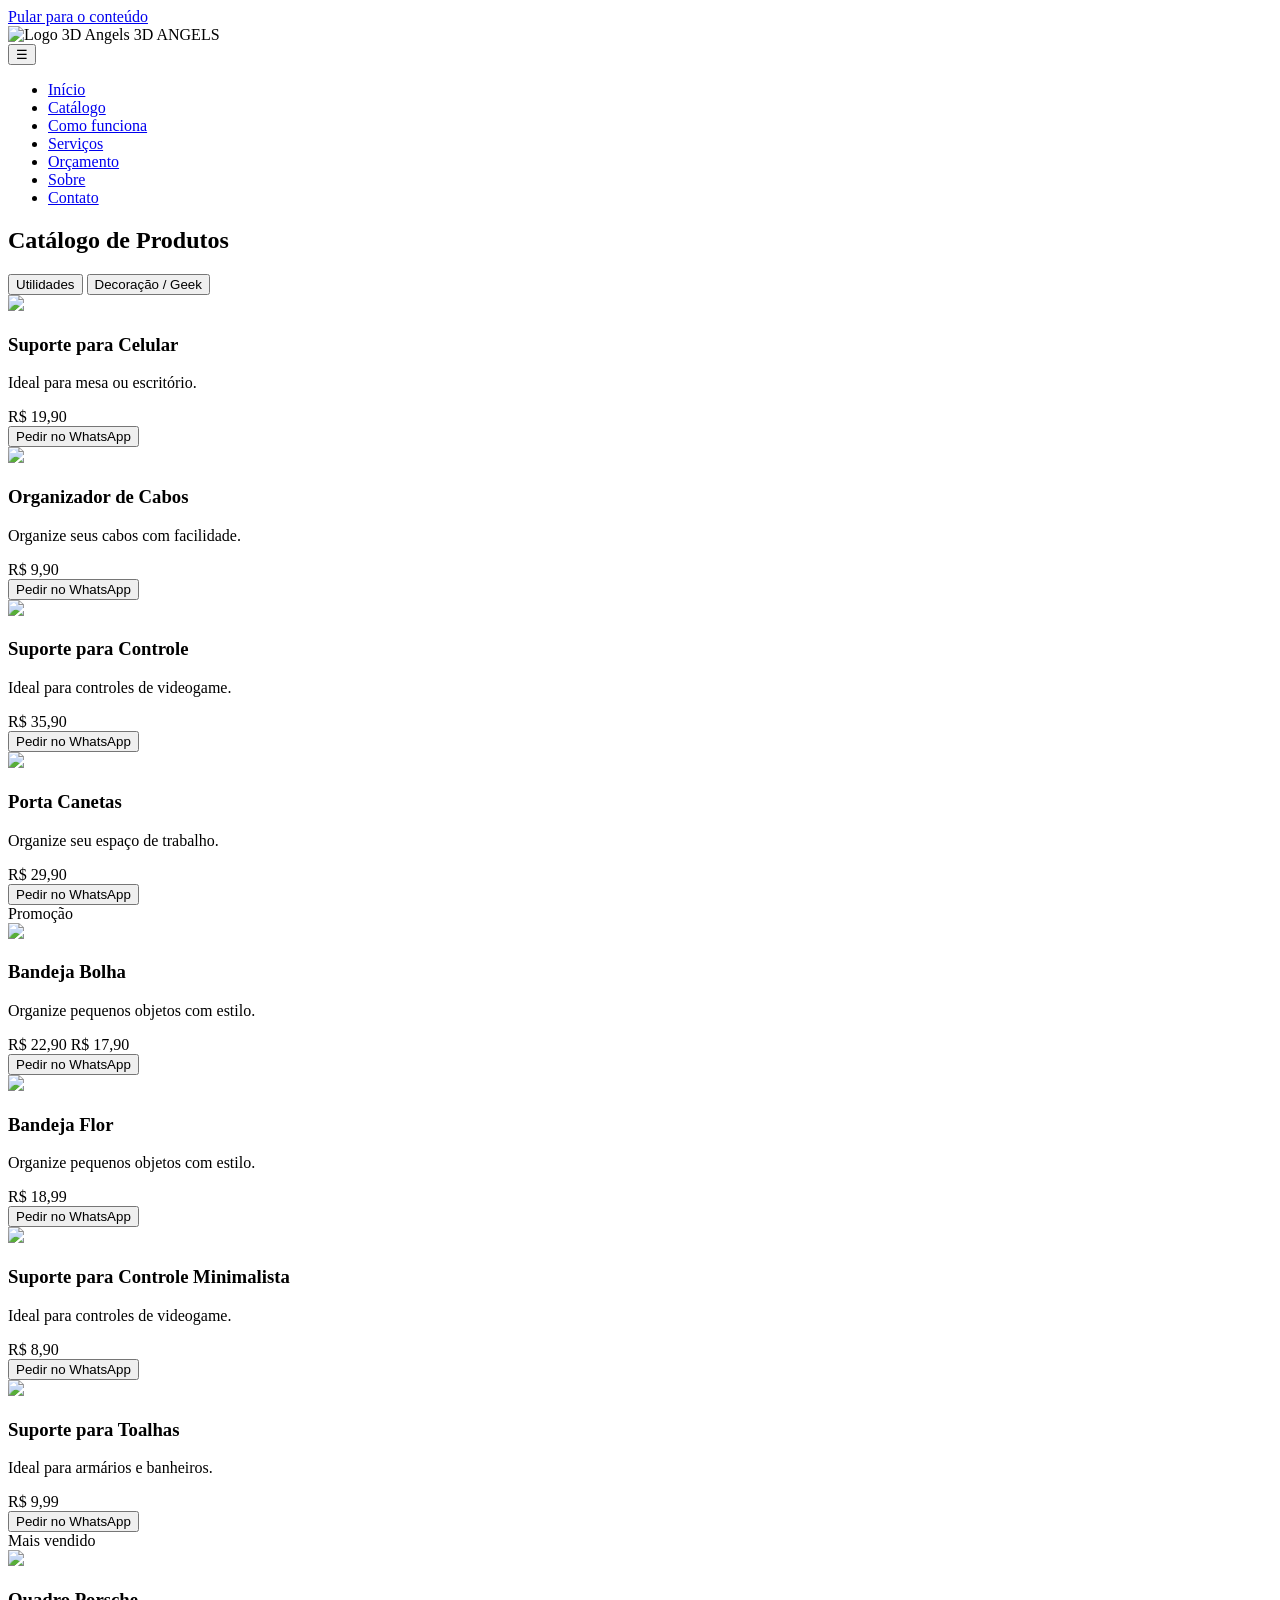
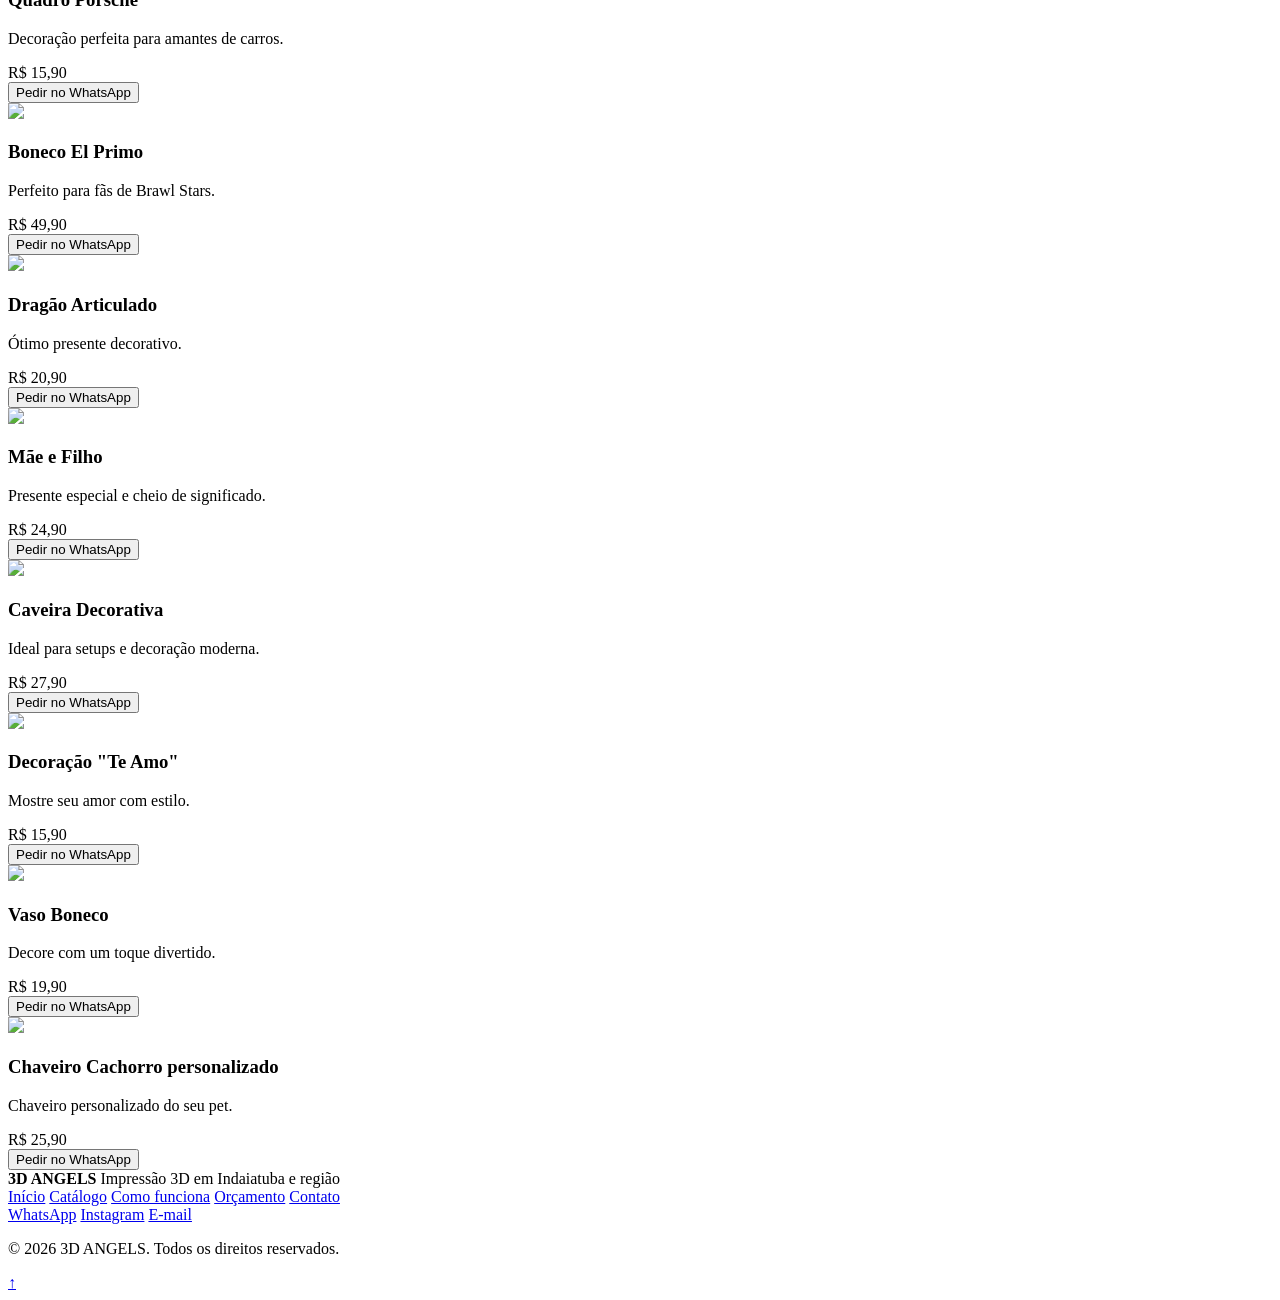
==== catalogo.html @ 6da26f3e "Create catalogo.html for product listings This is a new HTML file for the product catalog of 3D Ange" ====
<!DOCTYPE html>
<html lang="pt-BR">
<head>
<meta charset="UTF-8">
<title>Catálogo | 3D Angels</title>
<meta name="viewport" content="width=device-width, initial-scale=1.0">
<meta name="description" content="Catálogo de produtos 3D Angels — utilidades e decoração geek impressos em 3D. Indaiatuba e região.">
<meta name="theme-color" content="#0e6380">
<link rel="icon" type="image/png" href="img/logo.png">
<link rel="stylesheet" href="style.css">
</head>

<body id="top">

<a href="#main-content" class="skip-link">Pular para o conteúdo</a>

<header>
    <nav>
        <div class="logo-container" onclick="window.location.href='index.html'" style="cursor:pointer;">
            <img src="img/logo.png" alt="Logo 3D Angels" class="logo-img">
            <span class="logo-text">3D ANGELS</span>
        </div>
        <button type="button" class="menu-toggle" onclick="toggleMenu()" aria-label="Abrir ou fechar o menu" aria-expanded="false" aria-controls="navLinks">☰</button>
        <ul class="nav-links" id="navLinks">
            <li><a href="index.html">Início</a></li>
            <li><a href="catalogo.html" class="active">Catálogo</a></li>
            <li><a href="index.html#como-funciona">Como funciona</a></li>
            <li><a href="index.html#services">Serviços</a></li>
            <li><a href="orcamento.html">Orçamento</a></li>
            <li><a href="index.html#about">Sobre</a></li>
            <li><a href="index.html#contact">Contato</a></li>
        </ul>
    </nav>
</header>

<section class="catalogo" id="main-content">

<h2 class="section-title">Catálogo de Produtos</h2>

<div class="catalogo-tabs">
    <button class="tab-btn active" onclick="trocarCategoria('utilidades', event)">Utilidades</button>
    <button class="tab-btn" onclick="trocarCategoria('decoracao', event)">Decoração / Geek</button>
</div>

<div class="catalogo-grid">

    <!-- UTILIDADES -->
    <div class="categoria active" id="utilidades">
        <div class="produto">
            <img src="img/catalogo/SuporteCelular.png">
            <h3>Suporte para Celular</h3>
            <p>Ideal para mesa ou escritório.</p>
            <div class="produto-preco">R$ 19,90</div>
            <button onclick="pedirProduto('Suporte para Celular - R$19,90')">Pedir no WhatsApp</button>
        </div>
        <div class="produto">
            <img src="img/catalogo/OrganizadorDeFios.png">
            <h3>Organizador de Cabos</h3>
            <p>Organize seus cabos com facilidade.</p>
            <div class="produto-preco">R$ 9,90</div>
            <button onclick="pedirProduto('Organizador de Cabos - R$9,90')">Pedir no WhatsApp</button>
        </div>
        <div class="produto">
            <img src="img/catalogo/SuporteControle.png">
            <h3>Suporte para Controle</h3>
            <p>Ideal para controles de videogame.</p>
            <div class="produto-preco">R$ 35,90</div>
            <button onclick="pedirProduto('Suporte para Controle - R$35,90')">Pedir no WhatsApp</button>
        </div>
         <div class ="produto">
            <img src="img/catalogo/PORTA_CANETA.jpeg">
            <h3>Porta Canetas</h3>
            <p>Organize seu espaço de trabalho.</p>
            <div class="produto-preco">R$ 29,90</div>
            <button onclick="pedirProduto('Porta Canetas - R$29,90')">Pedir no WhatsApp</button>
        </div>
        <div class ="produto">
            <div class="badge"> Promoção </div>
            <img src="img/catalogo/BANDEJA_BOLHA.jpeg">
            <h3>Bandeja Bolha</h3>
            <p>Organize pequenos objetos com estilo.</p>
            <div class="produto-preco promocao-preco">
                <span class="preco-antigo">R$ 22,90</span>
                <span class="preco-atual">R$ 17,90</span>
            </div>
            <button onclick="pedirProduto('Bandeja Bolha - R$17,90')">Pedir no WhatsApp</button>
        </div>
        <div class ="produto">
            <img src = "img/catalogo/BANDEJA_FLOR.jpeg">
            <h3>Bandeja Flor</h3>
            <p>Organize pequenos objetos com estilo.</p>
            <div class="produto-preco">R$ 18,99</div>
            <button onclick="pedirProduto('Bandeja Flor - R$18,99')">Pedir no WhatsApp</button>
        </div>
        <div class ="produto">
            <img src = "img/catalogo/SUPORTE_CONTROLE2.jpeg">
            <h3>Suporte para Controle Minimalista</h3>
            <p>Ideal para controles de videogame.</p>
            <div class="produto-preco">R$ 8,90</div>
            <button onclick="pedirProduto('Suporte para Controle Minimalista - R$8,90')">Pedir no WhatsApp</button>
        </div>
        <div class = "produto">
            <img src = "img/catalogo/SUPORTE_TOALHAS.jpeg">
            <h3>Suporte para Toalhas</h3>
            <p>Ideal para armários e banheiros.</p>
            <div class="produto-preco">R$ 9,99</div>
            <button onclick="pedirProduto('Suporte para Toalhas - R$9,99')">Pedir no WhatsApp</button>
        </div>
    </div>

    <!-- DECORAÇÃO -->
    <div class="categoria" id="decoracao">
        <div class="produto">
            <div class="badge"> Mais vendido</div>
            <img src="img/catalogo/PORSHE_QUADRO.jpeg">
            <h3>Quadro Porsche</h3>
            <p>Decoração perfeita para amantes de carros.</p>
            <div class="produto-preco">R$ 15,90</div>
            <button onclick="pedirProduto('Quadro Porsche - R$15,90')">Pedir no WhatsApp</button>
        </div>
        <div class="produto">
            <img src="img/catalogo/ELPRIMO.jpeg">
            <h3>Boneco El Primo</h3>
            <p>Perfeito para fãs de Brawl Stars.</p>
            <div class="produto-preco">R$ 49,90</div>
            <button onclick="pedirProduto('Boneco El Primo - R$49,90')">Pedir no WhatsApp</button>
        </div>
        <div class="produto">
            <img src="img/catalogo/DRAGAO_ARTICULADO.jpeg">
            <h3>Dragão Articulado</h3>
            <p>Ótimo presente decorativo.</p>
            <div class="produto-preco">R$ 20,90</div>
            <button onclick="pedirProduto('Dragão Articulado - R$20,90')">Pedir no WhatsApp</button>
        </div>
        <div class="produto">
            <img src="img/catalogo/MAE_E_FILHO.jpeg">
            <h3>Mãe e Filho</h3>
            <p>Presente especial e cheio de significado.</p>
            <div class="produto-preco">R$ 24,90</div>
            <button onclick="pedirProduto('Mãe e Filho - R$24,90')">Pedir no WhatsApp</button>
        </div>
        <div class="produto">
            <img src="img/catalogo/CAVEIRA_DECO.jpeg">
            <h3>Caveira Decorativa</h3>
            <p>Ideal para setups e decoração moderna.</p>
            <div class="produto-preco">R$ 27,90</div>
            <button onclick="pedirProduto('Caveira Decorativa - R$27,90')">Pedir no WhatsApp</button>
        </div>
        <div class="produto">
            <img src="img/catalogo/TE_AMO_DECO.jpeg">
            <h3>Decoração "Te Amo"</h3>
            <p>Mostre seu amor com estilo.</p>
            <div class="produto-preco">R$ 15,90</div>
            <button onclick="pedirProduto('Te Amo Decorativo - R$15,90')">Pedir no WhatsApp</button>
        </div>
        <div class ="produto">
            <img src="img/catalogo/VASO_BONECO.jpeg">
            <h3>Vaso Boneco</h3>
            <p>Decore com um toque divertido.</p>
            <div class="produto-preco">R$ 19,90</div>
            <button onclick="pedirProduto('Vaso Boneco - R$19,90')">Pedir no WhatsApp</button>
        </div>
        <div class = "produto">
            <img src="img/catalogo/DOG_CHAVEIRO.jpeg">
            <h3>Chaveiro Cachorro personalizado</h3>
            <p>Chaveiro personalizado do seu pet.</p>
            <div class="produto-preco">R$ 25,90</div>
            <button onclick="pedirProduto('Chaveiro Cachorro - R$25,90')">Pedir no WhatsApp</button>
        </div>

    </div>
</section>

<footer class="site-footer">
    <div class="footer-inner">
        <div class="footer-brand">
            <strong>3D ANGELS</strong>
            <span>Impressão 3D em Indaiatuba e região</span>
        </div>
        <nav class="footer-nav" aria-label="Links do rodapé">
            <a href="index.html">Início</a>
            <a href="catalogo.html">Catálogo</a>
            <a href="index.html#como-funciona">Como funciona</a>
            <a href="orcamento.html">Orçamento</a>
            <a href="index.html#contact">Contato</a>
        </nav>
        <div class="footer-social">
            <a href="https://wa.me/5519991946309" target="_blank" rel="noopener noreferrer">WhatsApp</a>
            <a href="https://www.instagram.com/3dangels_" target="_blank" rel="noopener noreferrer">Instagram</a>
            <a href="mailto:angels3dstore@gmail.com">E-mail</a>
        </div>
        <p class="footer-copy">&copy; 2026 3D ANGELS. Todos os direitos reservados.</p>
    </div>
</footer>

<a href="#top" class="back-to-top" aria-label="Voltar ao topo" aria-hidden="true" tabindex="-1"><span aria-hidden="true">↑</span></a>

<script src="js/back-to-top.js"></script>
<script src="js/catalogo.js"></script>
<script>
    function toggleMenu() {
        var navLinks = document.getElementById('navLinks');
        var btn = document.querySelector('.menu-toggle');
        navLinks.classList.toggle('active');
        if (btn) btn.setAttribute('aria-expanded', navLinks.classList.contains('active'));
    }
</script>

</body>
</html>
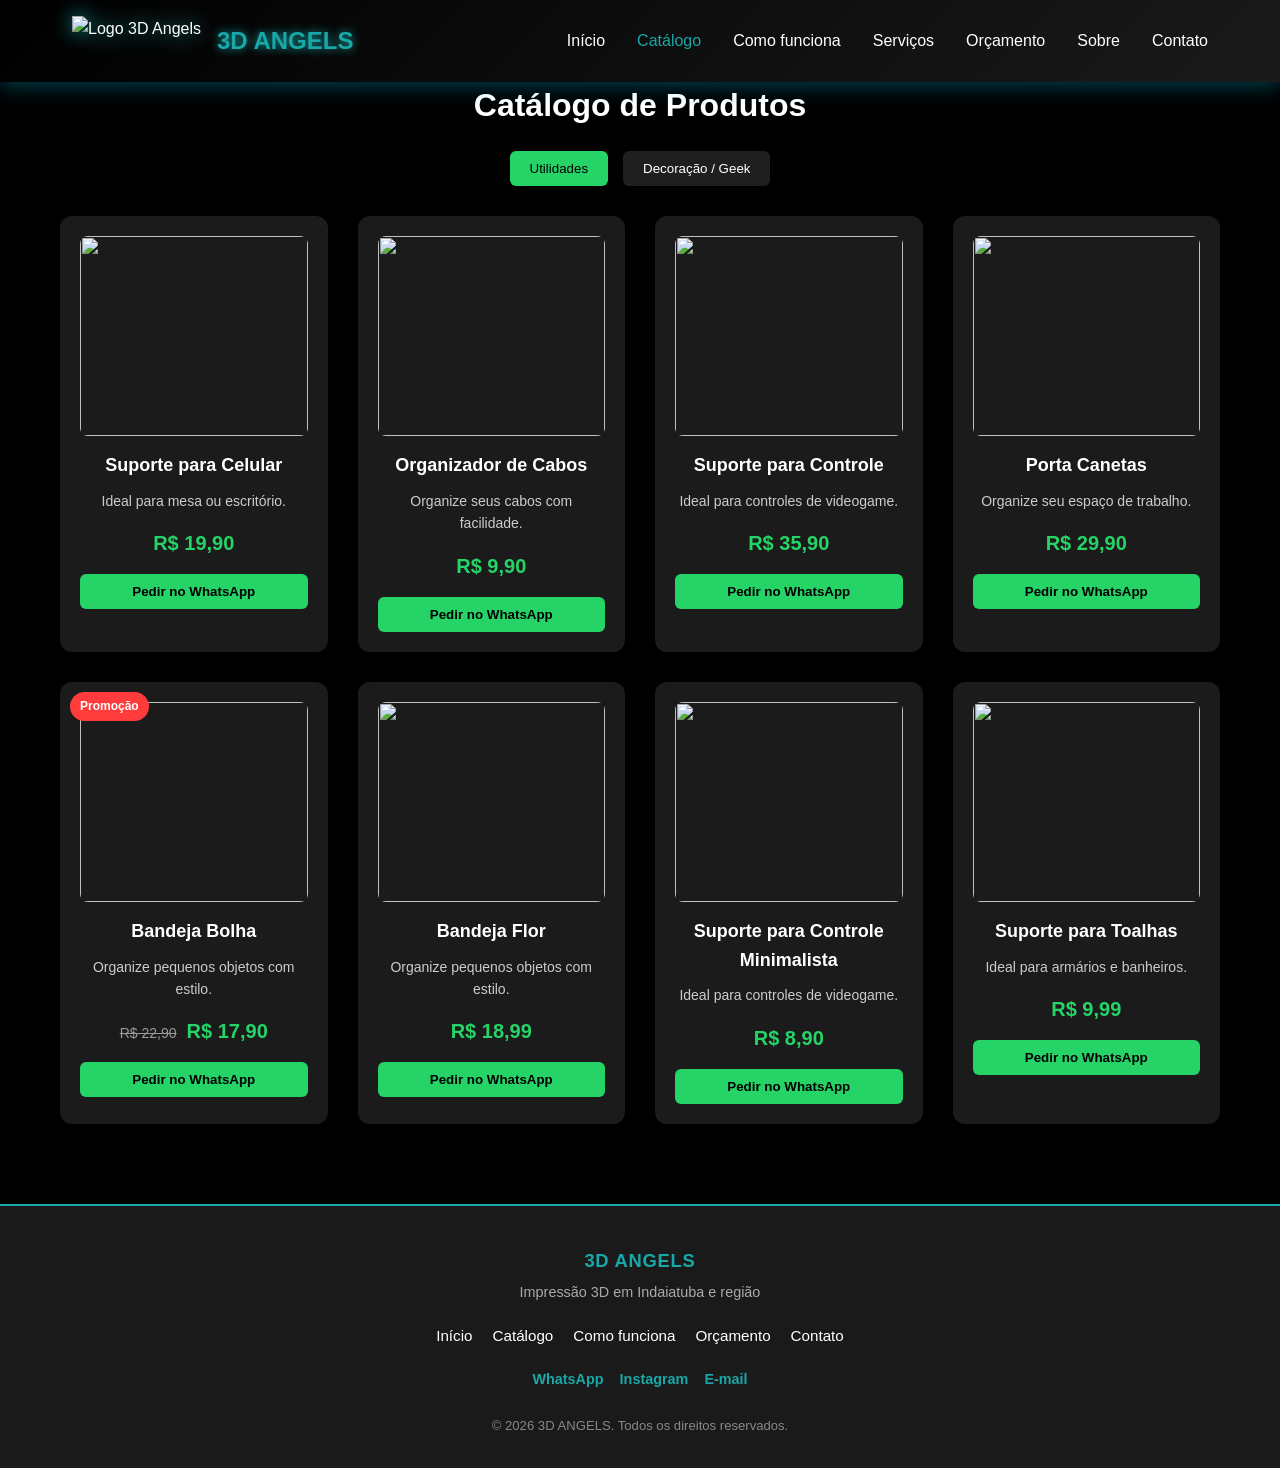
==== commit 8bc99018: "Update viewport meta tag for better display" ====
--- a/catalogo.html
+++ b/catalogo.html
@@ -3,7 +3,7 @@
 <head>
 <meta charset="UTF-8">
 <title>Catálogo | 3D Angels</title>
-<meta name="viewport" content="width=device-width, initial-scale=1.0">
+<meta name="viewport" content="width=device-width, initial-scale=1.0, viewport-fit=cover">
 <meta name="description" content="Catálogo de produtos 3D Angels — utilidades e decoração geek impressos em 3D. Indaiatuba e região.">
 <meta name="theme-color" content="#0e6380">
 <link rel="icon" type="image/png" href="img/logo.png">
--- a/style.css
+++ b/style.css
@@ -0,0 +1,1207 @@
+/* ===================== RESET ===================== */
+* {
+    margin: 0;
+    padding: 0;
+    box-sizing: border-box;
+}
+
+html {
+    scroll-behavior: smooth;
+}
+
+@media (prefers-reduced-motion: reduce) {
+    html {
+        scroll-behavior: auto;
+    }
+
+    .fade-in {
+        transition: none;
+    }
+
+    .back-to-top {
+        transition: none;
+    }
+
+    .passo-card {
+        transition: none;
+    }
+
+    .passo-card:hover {
+        transform: none;
+    }
+}
+
+.skip-link {
+    position: absolute;
+    left: -9999px;
+    z-index: 10000;
+    padding: 0.75rem 1.25rem;
+    background: var(--neon-blue);
+    color: var(--black);
+    font-weight: bold;
+    text-decoration: none;
+    border-radius: 0 0 8px 0;
+}
+
+.skip-link:focus {
+    left: 0;
+    top: 0;
+    outline: 2px solid #fff;
+    outline-offset: 2px;
+}
+
+.back-to-top {
+    position: fixed;
+    bottom: 100px;
+    left: 22px;
+    z-index: 9998;
+    width: 46px;
+    height: 46px;
+    display: flex;
+    align-items: center;
+    justify-content: center;
+    border-radius: 50%;
+    background: linear-gradient(135deg, var(--neon-blue), var(--dark-blue));
+    color: #fff;
+    font-size: 1.25rem;
+    font-weight: bold;
+    text-decoration: none;
+    box-shadow: 0 4px 16px rgba(26, 167, 167, 0.35);
+    opacity: 0;
+    visibility: hidden;
+    pointer-events: none;
+    transform: translateY(10px);
+    transition: opacity 0.25s ease, transform 0.25s ease, visibility 0.25s;
+}
+
+.back-to-top.is-visible {
+    opacity: 0.85;
+    visibility: visible;
+    pointer-events: auto;
+    transform: translateY(0);
+}
+
+.back-to-top.is-visible:hover {
+    opacity: 1;
+    transform: translateY(-3px);
+}
+
+.back-to-top:focus-visible {
+    outline: 2px solid var(--neon-blue);
+    outline-offset: 3px;
+}
+
+:focus-visible {
+    outline: 2px solid var(--neon-blue);
+    outline-offset: 2px;
+}
+
+.skip-link:focus-visible {
+    outline: 2px solid #fff;
+}
+
+:root {
+    --neon-blue: #1aa7a7;
+    --dark-blue: #0e6380;
+    --black: #000000;
+    --dark-gray: #1a1a1a;
+    --light-gray: #333333;
+}
+
+body {
+    font-family: 'Segoe UI', Tahoma, Geneva, Verdana, sans-serif;
+    background-color: var(--black);
+    color: #ffffff;
+    line-height: 1.6;
+    overflow-x: hidden;
+}
+
+/* ===================== HEADER ===================== */
+header {
+    background: linear-gradient(135deg, var(--black) 0%, var(--dark-gray) 100%);
+    padding: 1rem 0;
+    position: fixed;
+    width: 100%;
+    top: 0;
+    z-index: 1000;
+    box-shadow: 0 4px 20px rgba(0, 212, 255, 0.3);
+}
+
+nav {
+    max-width: 1200px;
+    margin: 0 auto;
+    display: flex;
+    justify-content: space-between;
+    align-items: center;
+    padding: 0 2rem;
+}
+
+.logo-container {
+    display: flex;
+    align-items: center;
+    gap: 1rem;
+}
+
+.logo-img {
+    height: 50px;
+    filter: drop-shadow(0 0 10px var(--neon-blue));
+}
+
+.logo-text {
+    font-size: 1.5rem;
+    font-weight: bold;
+    color: var(--neon-blue);
+    text-shadow: 0 0 10px var(--neon-blue);
+}
+
+.nav-links {
+    display: flex;
+    gap: 2rem;
+    list-style: none;
+}
+
+.nav-links a {
+    color: #ffffff;
+    text-decoration: none;
+    transition: 0.3s;
+}
+
+.nav-links a:hover,
+.nav-links a.active {
+    color: var(--neon-blue);
+}
+
+.menu-toggle {
+    display: none;
+    background: none;
+    border: none;
+    color: var(--neon-blue);
+    font-size: 1.8rem;
+    cursor: pointer;
+    padding: 0.2rem 0.5rem;
+}
+
+/* ===================== HERO ===================== */
+.hero {
+    margin-top: 80px;
+    padding: 6rem 2rem;
+    background: linear-gradient(135deg, var(--dark-gray), var(--black));
+    text-align: center;
+}
+
+.hero h1 {
+    font-size: 3rem;
+    color: var(--neon-blue);
+    text-shadow: 0 0 20px var(--neon-blue);
+    margin-bottom: 1rem;
+}
+
+.hero p {
+    font-size: 1.3rem;
+    color: #ccc;
+}
+
+.cta-button {
+    display: inline-block;
+    margin-top: 2rem;
+    padding: 1rem 2.5rem;
+    background: linear-gradient(135deg, var(--neon-blue), var(--dark-blue));
+    border-radius: 50px;
+    color: white;
+    text-decoration: none;
+    font-weight: bold;
+    transition: 0.3s;
+}
+
+.cta-button:hover {
+    opacity: 0.85;
+    transform: translateY(-2px);
+}
+
+/* ===================== HIGHLIGHTS ===================== */
+.highlights {
+    padding: 4rem 2rem;
+    max-width: 1200px;
+    margin: auto;
+}
+
+.highlights-grid {
+    display: grid;
+    grid-template-columns: repeat(auto-fit, minmax(220px, 1fr));
+    gap: 2rem;
+}
+
+.highlight-card {
+    background: linear-gradient(135deg, #1a1a1a, #333);
+    padding: 2rem;
+    border-radius: 15px;
+    text-align: center;
+    border: 1px solid var(--neon-blue);
+}
+
+/* ===================== COMO FUNCIONA O PEDIDO ===================== */
+.como-funciona {
+    padding: 5rem 2rem;
+    max-width: 1200px;
+    margin: auto;
+}
+
+.como-funciona-intro {
+    text-align: center;
+    color: #ccc;
+    max-width: 640px;
+    margin: -2rem auto 2.5rem;
+    font-size: 1.05rem;
+    line-height: 1.55;
+}
+
+.passos-grid {
+    display: grid;
+    grid-template-columns: repeat(auto-fit, minmax(260px, 1fr));
+    gap: 2rem;
+}
+
+.passo-card {
+    background: linear-gradient(135deg, var(--dark-gray), var(--light-gray));
+    padding: 2rem 1.5rem;
+    border-radius: 15px;
+    text-align: center;
+    border: 1px solid rgba(26, 167, 167, 0.35);
+    transition: transform 0.3s;
+}
+
+.passo-card:hover {
+    transform: translateY(-4px);
+}
+
+.passo-num {
+    display: inline-flex;
+    width: 44px;
+    height: 44px;
+    align-items: center;
+    justify-content: center;
+    background: linear-gradient(135deg, var(--neon-blue), var(--dark-blue));
+    color: #fff;
+    font-weight: bold;
+    border-radius: 50%;
+    margin-bottom: 1rem;
+    font-size: 1.25rem;
+}
+
+.passo-card h3 {
+    color: #fff;
+    margin-bottom: 0.75rem;
+    font-size: 1.15rem;
+}
+
+.passo-card p {
+    color: #ccc;
+    font-size: 0.95rem;
+    line-height: 1.55;
+    margin-bottom: 0;
+}
+
+.como-funciona-cta {
+    display: flex;
+    flex-wrap: wrap;
+    gap: 1rem;
+    justify-content: center;
+    align-items: center;
+    margin-top: 2.5rem;
+}
+
+.como-funciona-cta .cta-button {
+    margin-top: 0;
+}
+
+.cta-button-secondary {
+    background: transparent;
+    border: 2px solid var(--neon-blue);
+    color: var(--neon-blue);
+    box-shadow: none;
+}
+
+.cta-button-secondary:hover {
+    background: rgba(26, 167, 167, 0.12);
+    opacity: 1;
+}
+
+/* ===================== SERVIÇOS ===================== */
+.services {
+    padding: 5rem 2rem;
+    max-width: 1200px;
+    margin: auto;
+}
+
+.section-title {
+    text-align: center;
+    font-size: 2.5rem;
+    color: var(--neon-blue);
+    margin-bottom: 3rem;
+}
+
+.services-grid {
+    display: grid;
+    grid-template-columns: repeat(auto-fit, minmax(280px, 1fr));
+    gap: 2rem;
+}
+
+.service-card {
+    background: linear-gradient(135deg, var(--dark-gray), var(--light-gray));
+    padding: 2rem;
+    border-radius: 15px;
+    text-align: center;
+    transition: 0.3s;
+}
+
+.service-card:hover {
+    transform: translateY(-5px);
+}
+
+/* ===================== PORTFÓLIO ===================== */
+.portfolio {
+    padding: 5rem 2rem;
+    max-width: 1200px;
+    margin: auto;
+}
+
+/* Carrossel */
+.carousel-wrapper {
+    position: relative;
+    display: flex;
+    align-items: center;
+    gap: 1rem;
+}
+
+.carousel-track {
+    display: flex;
+    overflow: hidden;
+    gap: 1.2rem;
+    width: 100%;
+    border-radius: 15px;
+}
+
+.carousel-track img {
+    flex: 0 0 calc(33.333% - 0.8rem);
+    height: 260px;
+    object-fit: cover;
+    border-radius: 15px;
+    transition: transform 0.3s;
+}
+
+.carousel-track img:hover {
+    transform: scale(1.03);
+    box-shadow: 0 8px 24px rgba(26, 167, 167, 0.3);
+}
+
+.carousel-btn {
+    background: var(--neon-blue);
+    border: none;
+    color: white;
+    font-size: 1.4rem;
+    width: 48px;
+    height: 48px;
+    border-radius: 50%;
+    cursor: pointer;
+    flex-shrink: 0;
+    transition: 0.3s;
+    display: flex;
+    align-items: center;
+    justify-content: center;
+    box-shadow: 0 4px 14px rgba(26, 167, 167, 0.4);
+}
+
+.carousel-btn:hover {
+    background: var(--dark-blue);
+    transform: scale(1.1);
+}
+
+/* Bolinhas indicadoras */
+.carousel-dots {
+    display: flex;
+    justify-content: center;
+    gap: 8px;
+    margin-top: 1.2rem;
+}
+
+.carousel-dots .dot {
+    width: 10px;
+    height: 10px;
+    border-radius: 50%;
+    background: #444;
+    cursor: pointer;
+    transition: 0.3s;
+}
+
+.carousel-dots .dot.active {
+    background: var(--neon-blue);
+    transform: scale(1.3);
+}
+
+.catalogo-btn-container {
+    display: flex;
+    justify-content: center;
+    margin-top: 50px;
+    margin-bottom: 20px;
+}
+
+/* ===================== SOBRE ===================== */
+.about {
+    padding: 5rem 2rem;
+    background: linear-gradient(135deg, var(--dark-gray), var(--black));
+    text-align: center;
+}
+
+.about-content p {
+    margin-bottom: 1rem;
+    color: #ccc;
+    max-width: 800px;
+    margin-left: auto;
+    margin-right: auto;
+}
+
+/* ===================== DEPOIMENTOS ===================== */
+.testimonials {
+    padding: 5rem 2rem;
+    background: #111;
+}
+
+.testimonials-grid {
+    max-width: 1000px;
+    margin: auto;
+    display: grid;
+    grid-template-columns: repeat(auto-fit, minmax(280px, 1fr));
+    gap: 2rem;
+}
+
+.testimonial-card {
+    background: linear-gradient(135deg, #1a1a1a, #333);
+    padding: 2rem;
+    border-radius: 15px;
+    font-style: italic;
+}
+
+.stars {
+    color: gold;
+    font-size: 1.4rem;
+    margin-bottom: 0.5rem;
+    letter-spacing: 2px;
+}
+
+/* ===================== CONTATO ===================== */
+.contact {
+    padding: 5rem 2rem;
+    max-width: 1200px;
+    margin: auto;
+}
+
+.contact-info {
+    display: grid;
+    grid-template-columns: repeat(auto-fit, minmax(280px, 1fr));
+    gap: 2rem;
+}
+
+.contact-card {
+    background: linear-gradient(135deg, var(--dark-gray), var(--light-gray));
+    padding: 2rem;
+    border-radius: 15px;
+    text-align: center;
+    transition: 0.3s;
+}
+
+.contact-card:hover {
+    transform: translateY(-5px);
+}
+
+.contact-card a {
+    color: var(--neon-blue);
+    text-decoration: none;
+}
+
+/* ===================== FAQ ===================== */
+.faq {
+    padding: 80px 20px;
+    max-width: 900px;
+    margin: auto;
+}
+
+.faq-container {
+    margin-top: 40px;
+    display: flex;
+    flex-direction: column;
+    gap: 20px;
+}
+
+.faq-item {
+    background: #1b1b1b;
+    padding: 20px;
+    border-radius: 10px;
+    border: 1px solid rgba(255, 255, 255, 0.08);
+}
+
+.faq-item h3 {
+    color: #ffffff;
+    font-size: 18px;
+    margin-bottom: 10px;
+}
+
+.faq-item p {
+    color: #cfcfcf;
+    font-size: 14px;
+    line-height: 1.5;
+}
+
+.faq-pergunta {
+    margin-top: 40px;
+    text-align: center;
+}
+
+.faq-pergunta h3 {
+    color: #ffffff;
+    margin-bottom: 10px;
+}
+
+.faq-pergunta p {
+    color: #cfcfcf;
+    margin-bottom: 15px;
+}
+
+.faq-pergunta input {
+    width: 100%;
+    max-width: 400px;
+    padding: 12px;
+    border-radius: 6px;
+    border: none;
+    margin-bottom: 15px;
+    display: block;
+    margin-left: auto;
+    margin-right: auto;
+}
+
+.faq-pergunta button {
+    background: #2e7bc4;
+    color: white;
+    border: none;
+    padding: 12px 20px;
+    border-radius: 6px;
+    cursor: pointer;
+    font-weight: bold;
+}
+
+.faq-pergunta button:hover {
+    background: #0d2c49;
+}
+
+/* ===================== ORÇAMENTO ===================== */
+.orcamento {
+    padding: 5rem 2rem 3rem;
+    max-width: 700px;
+    margin: auto;
+}
+
+/* Dicas */
+.orcamento-dicas {
+    display: flex;
+    gap: 1.5rem;
+    margin-bottom: 2rem;
+    flex-wrap: wrap;
+}
+
+.dica-bloco {
+    flex: 1;
+    min-width: 220px;
+    background: linear-gradient(135deg, #1a4fff, #0033cc);
+    padding: 1.5rem;
+    border-radius: 16px;
+}
+
+.dica-bloco h4 {
+    font-size: 1rem;
+    margin-bottom: 1rem;
+    color: #fff;
+}
+
+.dica-bloco ul {
+    list-style: none;
+    padding: 0;
+}
+
+.dica-bloco ul li {
+    margin-bottom: 0.5rem;
+    font-size: 0.9rem;
+    color: #dde;
+}
+
+.materiais-grid {
+    display: flex;
+    flex-direction: column;
+    gap: 0.5rem;
+    font-size: 0.9rem;
+    color: #dde;
+}
+
+/* Formulário */
+.orcamento-form {
+    background: #111;
+    padding: 2rem;
+    border-radius: 20px;
+}
+
+.form-row {
+    display: grid;
+    grid-template-columns: 1fr 1fr;
+    gap: 1rem;
+}
+
+.form-group {
+    display: flex;
+    flex-direction: column;
+    margin-bottom: 1.2rem;
+}
+
+.form-group label {
+    margin-bottom: 0.4rem;
+    color: #aaa;
+    font-size: 0.88rem;
+    text-transform: uppercase;
+    letter-spacing: 0.5px;
+}
+
+.form-group input,
+.form-group select,
+.form-group textarea {
+    padding: 0.85rem 1rem;
+    border-radius: 10px;
+    border: 1px solid #333;
+    background: #1a1a1a;
+    color: white;
+    font-size: 1rem;
+    transition: border 0.2s;
+}
+
+.form-group input:focus,
+.form-group select:focus,
+.form-group textarea:focus {
+    outline: none;
+    border-color: var(--neon-blue);
+}
+
+.form-group textarea {
+    min-height: 130px;
+    resize: vertical;
+}
+
+.upload-box input {
+    border: 2px dashed #444;
+    padding: 1rem;
+    background: transparent;
+    cursor: not-allowed;
+    opacity: 0.6;
+}
+
+.upload-box small {
+    margin-top: 0.4rem;
+    color: #666;
+    font-size: 0.8rem;
+}
+
+.whatsapp-helper {
+    color: #888;
+    font-size: 0.88rem;
+    margin-bottom: 0.8rem;
+    text-align: center;
+}
+
+.cta-button.full {
+    width: 100%;
+    border: none;
+    cursor: pointer;
+    font-size: 1.05rem;
+    text-align: center;
+    padding: 1rem;
+    border-radius: 50px;
+}
+
+/* ===================== CATÁLOGO ===================== */
+
+.catalogo {
+    padding: 80px 20px;
+    max-width: 1200px;
+    margin: auto;
+    text-align: center;
+}
+
+.catalogo .section-title {
+    font-size: 32px;
+    margin-bottom: 20px;
+    color: #ffffff;
+}
+
+.catalogo-tabs {
+    display: flex;
+    justify-content: center;
+    gap: 15px;
+    margin-top: 20px;
+    margin-bottom: 30px;
+    flex-wrap: wrap;
+}
+
+.tab-btn {
+    padding: 10px 20px;
+    border: none;
+    background: #1f1f1f;
+    color: #ffffff;
+    cursor: pointer;
+    border-radius: 6px;
+    font-weight: 500;
+    transition: 0.3s;
+}
+
+.tab-btn:hover {
+    background: #333;
+}
+
+.tab-btn.active {
+    background: #25D366;
+    color: #000;
+}
+
+.catalogo-grid {
+    position: relative;
+    min-height: 400px;
+    margin-top: 20px;
+}
+
+.categoria {
+    display: none;
+    grid-template-columns: repeat(auto-fit, minmax(260px, 1fr));
+    gap: 30px;
+    opacity: 0;
+    transform: translateY(10px) scale(0.98);
+    transition: opacity 0.4s ease, transform 0.4s ease;
+    position: absolute;
+    width: 100%;
+    left: 0;
+    top: 0;
+}
+
+.categoria.active {
+    display: grid;
+    opacity: 1;
+    transform: translateY(0) scale(1);
+    position: relative;
+}
+
+.produto {
+    background: #1b1b1b;
+    border-radius: 12px;
+    padding: 20px;
+    box-shadow: 0 0 10px rgba(0, 0, 0, 0.4);
+    transition: 0.3s;
+    position: relative;
+}
+
+.produto:hover {
+    transform: translateY(-6px) scale(1.02);
+    box-shadow: 0 10px 20px rgba(0, 0, 0, 0.6);
+}
+
+.produto img {
+    width: 100%;
+    height: 200px;
+    object-fit: cover;
+    border-radius: 8px;
+    margin-bottom: 15px;
+}
+
+.produto h3 {
+    color: #ffffff;
+    font-size: 18px;
+    margin-bottom: 10px;
+}
+
+.produto p {
+    color: #ccc;
+    font-size: 14px;
+    margin-bottom: 15px;
+}
+
+.produto-preco {
+    color: #25D366;
+    font-size: 20px;
+    font-weight: bold;
+    margin-bottom: 15px;
+}
+
+.promocao-preco {
+    display: flex;
+    align-items: baseline;
+    justify-content: center;
+    gap: 10px;
+}
+
+.preco-antigo {
+    color: #9a9a9a;
+    font-size: 14px;
+    font-weight: 500;
+    text-decoration: line-through;
+}
+
+.preco-atual {
+    color: #25D366;
+    font-size: 20px;
+    font-weight: bold;
+}
+
+.produto button {
+    background: #25D366;
+    border: none;
+    padding: 10px;
+    width: 100%;
+    border-radius: 6px;
+    cursor: pointer;
+    font-weight: bold;
+    transition: 0.2s;
+}
+
+.produto button:hover {
+    background: #1ebe5d;
+}
+
+.produto button:active {
+    transform: scale(0.95);
+}
+
+.badge {
+    position: absolute;
+    top: 10px;
+    left: 10px;
+    background: #ff3b3b;
+    color: #fff;
+    font-size: 12px;
+    padding: 5px 10px;
+    border-radius: 20px;
+    font-weight: bold;
+}
+
+/* ===================== WHATSAPP FLUTUANTE ===================== */
+.whatsapp-float {
+    position: fixed;
+    bottom: 25px;
+    right: 25px;
+    width: 62px;
+    height: 62px;
+    background: #25D366;
+    border-radius: 50%;
+    display: flex;
+    align-items: center;
+    justify-content: center;
+    box-shadow: 0 4px 20px rgba(37, 211, 102, 0.5);
+    z-index: 9999;
+    transition: 0.3s;
+    text-decoration: none;
+    animation: pulseWpp 2.5s infinite;
+}
+
+.whatsapp-float:hover {
+    transform: scale(1.12);
+    box-shadow: 0 6px 28px rgba(37, 211, 102, 0.7);
+}
+
+.whatsapp-float svg {
+    width: 34px;
+    height: 34px;
+}
+
+@keyframes pulseWpp {
+    0%   { box-shadow: 0 0 0 0 rgba(37, 211, 102, 0.5); }
+    70%  { box-shadow: 0 0 0 12px rgba(37, 211, 102, 0); }
+    100% { box-shadow: 0 0 0 0 rgba(37, 211, 102, 0); }
+}
+
+/* ===================== PORTFOLIO GRID 6 FOTOS ===================== */
+/* Carrossel já definido acima */
+
+/* ===================== ANIMAÇÕES ===================== */
+.fade-in {
+    opacity: 0;
+    transform: translateY(30px);
+    transition: 0.6s;
+}
+
+.fade-in.visible {
+    opacity: 1;
+    transform: translateY(0);
+}
+
+/* ===================== FOOTER ===================== */
+.site-footer {
+    background: var(--dark-gray);
+    padding: 2.5rem 1.5rem 2rem;
+    text-align: center;
+    border-top: 2px solid var(--neon-blue);
+}
+
+.footer-inner {
+    max-width: 900px;
+    margin: 0 auto;
+    display: flex;
+    flex-direction: column;
+    align-items: center;
+    gap: 1.25rem;
+}
+
+.footer-brand {
+    display: flex;
+    flex-direction: column;
+    gap: 0.35rem;
+}
+
+.footer-brand strong {
+    color: var(--neon-blue);
+    font-size: 1.15rem;
+    letter-spacing: 0.04em;
+}
+
+.footer-brand span {
+    color: #aaa;
+    font-size: 0.9rem;
+}
+
+.footer-nav {
+    display: flex;
+    flex-wrap: wrap;
+    justify-content: center;
+    gap: 0.75rem 1.25rem;
+}
+
+.footer-nav a {
+    color: #fff;
+    text-decoration: none;
+    font-size: 0.95rem;
+    transition: color 0.2s;
+}
+
+.footer-nav a:hover {
+    color: var(--neon-blue);
+}
+
+.footer-social {
+    display: flex;
+    flex-wrap: wrap;
+    justify-content: center;
+    gap: 1rem;
+}
+
+.footer-social a {
+    color: var(--neon-blue);
+    text-decoration: none;
+    font-size: 0.9rem;
+    font-weight: 600;
+}
+
+.footer-social a:hover {
+    text-decoration: underline;
+}
+
+.footer-copy {
+    color: #888;
+    font-size: 0.82rem;
+    margin-top: 0.25rem;
+}
+
+/* ===================== RESPONSIVE MOBILE ===================== */
+@media (max-width: 768px) {
+
+    .back-to-top {
+        bottom: 88px;
+        left: 16px;
+        width: 42px;
+        height: 42px;
+        font-size: 1.1rem;
+    }
+
+    /* --- Menu hambúrguer --- */
+    .menu-toggle {
+        display: block;
+    }
+
+    .nav-links {
+        display: none;
+        flex-direction: column;
+        gap: 0;
+        background: var(--dark-gray);
+        position: absolute;
+        width: 100%;
+        top: 100%;
+        left: 0;
+        padding: 1rem 0;
+        border-top: 1px solid var(--neon-blue);
+        box-shadow: 0 8px 20px rgba(0,0,0,0.5);
+    }
+
+    .nav-links.active {
+        display: flex;
+    }
+
+    .nav-links li {
+        width: 100%;
+    }
+
+    .nav-links a {
+        display: block;
+        padding: 0.9rem 2rem;
+        font-size: 1rem;
+        border-bottom: 1px solid rgba(255,255,255,0.06);
+    }
+
+    .nav-links a:hover {
+        background: rgba(26, 167, 167, 0.1);
+        color: var(--neon-blue);
+    }
+
+    /* --- Hero --- */
+    .hero {
+        padding: 5rem 1.5rem 3rem;
+    }
+
+    .hero h1 {
+        font-size: 1.8rem;
+    }
+
+    .hero p {
+        font-size: 1rem;
+    }
+
+    .cta-button {
+        padding: 0.8rem 2rem;
+        font-size: 0.95rem;
+    }
+
+    /* --- Highlights --- */
+    .highlights {
+        padding: 2rem 1rem;
+    }
+
+    .highlights-grid {
+        grid-template-columns: 1fr;
+        gap: 1rem;
+    }
+
+    .como-funciona {
+        padding: 3rem 1rem;
+    }
+
+    .como-funciona-intro {
+        margin: -1rem auto 1.5rem;
+        font-size: 0.98rem;
+        padding: 0 0.5rem;
+    }
+
+    .passos-grid {
+        grid-template-columns: 1fr;
+        gap: 1rem;
+    }
+
+    /* --- Serviços --- */
+    .services {
+        padding: 3rem 1rem;
+    }
+
+    .services-grid {
+        grid-template-columns: 1fr;
+        gap: 1rem;
+    }
+
+    .section-title {
+        font-size: 1.8rem;
+        margin-bottom: 1.5rem;
+    }
+
+    /* --- Portfólio --- */
+    .portfolio {
+        padding: 3rem 1rem;
+    }
+
+    .carousel-track img {
+        flex: 0 0 calc(100% - 0rem);
+        height: 220px;
+    }
+
+    .carousel-btn {
+        width: 38px;
+        height: 38px;
+        font-size: 1.1rem;
+    }
+
+    /* --- Sobre --- */
+    .about {
+        padding: 3rem 1.5rem;
+    }
+
+    /* --- Depoimentos --- */
+    .testimonials {
+        padding: 3rem 1rem;
+    }
+
+    .testimonials-grid {
+        grid-template-columns: 1fr;
+        gap: 1rem;
+    }
+
+    /* --- Contato --- */
+    .contact {
+        padding: 3rem 1rem;
+    }
+
+    .contact-info {
+        grid-template-columns: 1fr;
+        gap: 1rem;
+    }
+
+    /* --- FAQ --- */
+    .faq {
+        padding: 3rem 1rem;
+    }
+
+    /* --- Orçamento --- */
+    .orcamento {
+        padding: 5rem 1rem 3rem;
+    }
+
+    .orcamento-dicas {
+        flex-direction: column;
+        gap: 1rem;
+    }
+
+    .dica-bloco {
+        min-width: unset;
+        width: 100%;
+    }
+
+    .orcamento-form {
+        padding: 1.5rem 1rem;
+    }
+
+    .form-row {
+        grid-template-columns: 1fr;
+    }
+
+    /* --- Catálogo --- */
+    .catalogo {
+        padding: 5rem 1rem 3rem;
+    }
+
+    .catalogo .section-title {
+        font-size: 1.8rem;
+    }
+
+    .categoria {
+        grid-template-columns: 1fr;
+    }
+
+    .tab-btn {
+        padding: 10px 16px;
+        font-size: 0.9rem;
+    }
+}
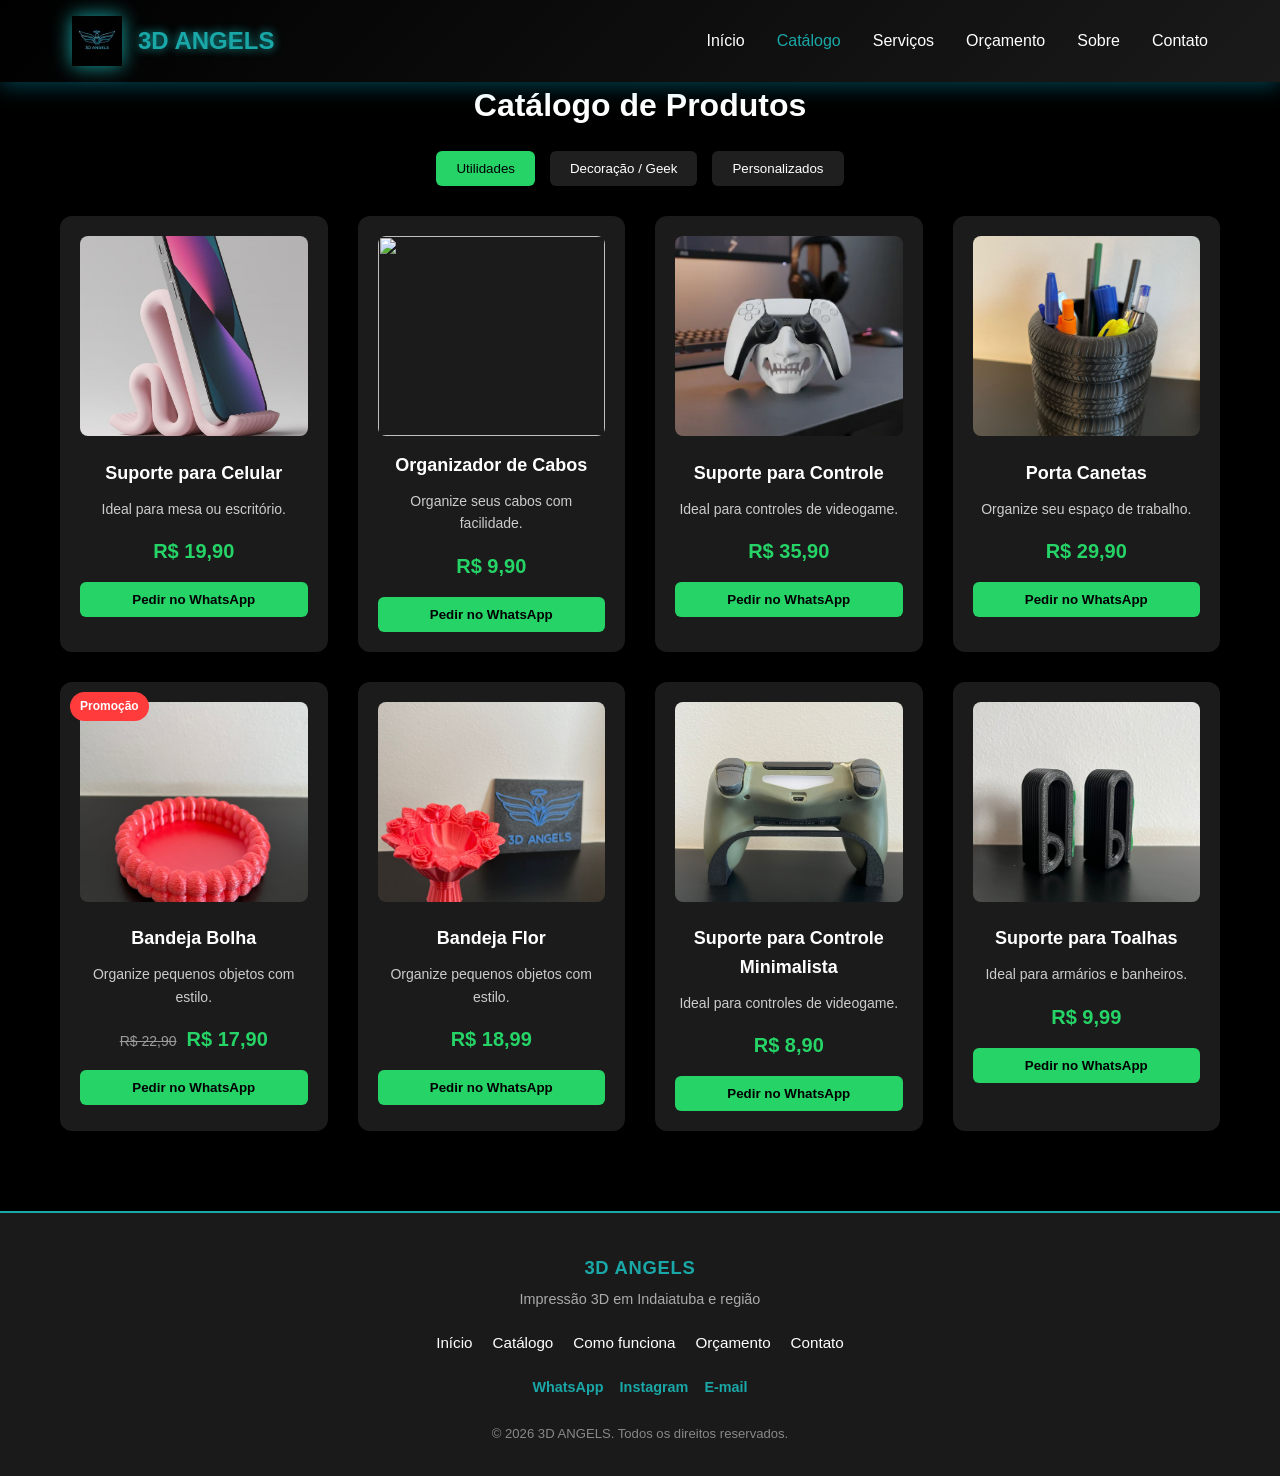
==== commit 7ee99bf0: "Update catalogo.html to add personalized products" ====
--- a/catalogo.html
+++ b/catalogo.html
@@ -24,7 +24,6 @@
         <ul class="nav-links" id="navLinks">
             <li><a href="index.html">Início</a></li>
             <li><a href="catalogo.html" class="active">Catálogo</a></li>
-            <li><a href="index.html#como-funciona">Como funciona</a></li>
             <li><a href="index.html#services">Serviços</a></li>
             <li><a href="orcamento.html">Orçamento</a></li>
             <li><a href="index.html#about">Sobre</a></li>
@@ -40,6 +39,8 @@
 <div class="catalogo-tabs">
     <button class="tab-btn active" onclick="trocarCategoria('utilidades', event)">Utilidades</button>
     <button class="tab-btn" onclick="trocarCategoria('decoracao', event)">Decoração / Geek</button>
+    <button class="tab-btn" onclick="trocarCategoria('personalizados', event)">Personalizados</button>
+
 </div>
 
 <div class="catalogo-grid">
@@ -160,14 +161,42 @@
             <div class="produto-preco">R$ 19,90</div>
             <button onclick="pedirProduto('Vaso Boneco - R$19,90')">Pedir no WhatsApp</button>
         </div>
-        <div class = "produto">
+    </div>
+
+    <div class="categoria" id="personalizados">
+
+        <div class="produto">
             <img src="img/catalogo/DOG_CHAVEIRO.jpeg">
-            <h3>Chaveiro Cachorro personalizado</h3>
-            <p>Chaveiro personalizado do seu pet.</p>
-            <div class="produto-preco">R$ 25,90</div>
+            <h3>Chaveiro — Cachorro</h3>
+            <p>Envie sua foto, nós criamos o chaveiro.</p>
+            <div class="produto-preco">Sob consulta</div>
             <button onclick="pedirProduto('Chaveiro Cachorro - R$25,90')">Pedir no WhatsApp</button>
         </div>
-
+    
+        <div class="produto">
+            <img src="img/catalogo/DOG2_CHAVEIRO.jpeg">
+            <h3>Chaveiro — Cachorro II</h3>
+            <p>Seu melhor amigo, sempre com você.</p>
+            <div class="produto-preco">Sob consulta</div>
+            <button onclick="pedirProduto('Chaveiro Cachorro - R$25,90')">Pedir no WhatsApp</button>
+        </div>
+    
+        <div class="produto">
+            <img src="img/catalogo/CAT_CHAVEIRO.jpeg">
+            <h3>Chaveiro — Gato</h3>
+            <p>Um mimo único feito a partir do seu pet.</p>
+            <div class="produto-preco">Sob consulta</div>
+            <button onclick="pedirProduto('Chaveiro Gato - R$25,90')">Pedir no WhatsApp</button>
+        </div>
+    
+        <div class="produto">
+            <img src="img/catalogo/CAT2_CHAVEIRO.jpeg">
+            <h3>Chaveiro — Gato II</h3>
+            <p>Personalizado com as feições do seu gato.</p>
+            <div class="produto-preco">Sob consulta</div>
+            <button onclick="pedirProduto('Chaveiro Gato - R$25,90')">Pedir no WhatsApp</button>
+        </div>
+    
     </div>
 </section>
 
--- a/style.css
+++ b/style.css
@@ -7,6 +7,8 @@
 
 html {
     scroll-behavior: smooth;
+    -webkit-text-size-adjust: 100%;
+    text-size-adjust: 100%;
 }
 
 @media (prefers-reduced-motion: reduce) {
@@ -128,6 +130,7 @@
 }
 
 nav {
+    position: relative;
     max-width: 1200px;
     margin: 0 auto;
     display: flex;
@@ -417,6 +420,20 @@
 }
 
 /* Bolinhas indicadoras */
+.carousel-counter {
+    display: none;
+    text-align: center;
+    margin: 0.85rem 0 0.25rem;
+    font-size: 0.95rem;
+    color: var(--neon-blue);
+    font-weight: 600;
+    letter-spacing: 0.03em;
+}
+
+.carousel-counter:not([hidden]) {
+    min-height: 1.4em;
+}
+
 .carousel-dots {
     display: flex;
     justify-content: center;
@@ -427,10 +444,13 @@
 .carousel-dots .dot {
     width: 10px;
     height: 10px;
+    padding: 0;
+    border: none;
     border-radius: 50%;
     background: #444;
     cursor: pointer;
     transition: 0.3s;
+    flex-shrink: 0;
 }
 
 .carousel-dots .dot.active {
@@ -516,6 +536,8 @@
 .contact-card a {
     color: var(--neon-blue);
     text-decoration: none;
+    word-break: break-word;
+    overflow-wrap: anywhere;
 }
 
 /* ===================== FAQ ===================== */
@@ -1013,17 +1035,52 @@
 /* ===================== RESPONSIVE MOBILE ===================== */
 @media (max-width: 768px) {
 
+    header {
+        padding-left: env(safe-area-inset-left, 0px);
+        padding-right: env(safe-area-inset-right, 0px);
+    }
+
+    nav {
+        padding-left: max(1rem, env(safe-area-inset-left, 0px));
+        padding-right: max(1rem, env(safe-area-inset-right, 0px));
+    }
+
+    .logo-img {
+        height: 42px;
+    }
+
+    .logo-text {
+        font-size: 1.2rem;
+    }
+
     .back-to-top {
-        bottom: 88px;
-        left: 16px;
-        width: 42px;
-        height: 42px;
+        bottom: max(5.5rem, calc(env(safe-area-inset-bottom, 0px) + 4.5rem));
+        left: max(1rem, env(safe-area-inset-left, 0px));
+        width: 44px;
+        height: 44px;
         font-size: 1.1rem;
+    }
+
+    .whatsapp-float {
+        bottom: max(1rem, calc(env(safe-area-inset-bottom, 0px) + 0.5rem));
+        right: max(1rem, env(safe-area-inset-right, 0px));
+        width: 56px;
+        height: 56px;
+    }
+
+    .whatsapp-float svg {
+        width: 30px;
+        height: 30px;
     }
 
     /* --- Menu hambúrguer --- */
     .menu-toggle {
-        display: block;
+        display: flex;
+        align-items: center;
+        justify-content: center;
+        min-width: 44px;
+        min-height: 44px;
+        padding: 0.35rem;
     }
 
     .nav-links {
@@ -1033,11 +1090,16 @@
         background: var(--dark-gray);
         position: absolute;
         width: 100%;
+        left: 0;
+        right: 0;
         top: 100%;
-        left: 0;
-        padding: 1rem 0;
+        padding: 0.5rem 0 max(1rem, env(safe-area-inset-bottom, 0px));
         border-top: 1px solid var(--neon-blue);
         box-shadow: 0 8px 20px rgba(0,0,0,0.5);
+        max-height: 70vh;
+        max-height: min(70vh, calc(100dvh - 4.5rem));
+        overflow-y: auto;
+        -webkit-overflow-scrolling: touch;
     }
 
     .nav-links.active {
@@ -1049,8 +1111,10 @@
     }
 
     .nav-links a {
-        display: block;
-        padding: 0.9rem 2rem;
+        display: flex;
+        align-items: center;
+        min-height: 48px;
+        padding: 0.75rem 1.25rem;
         font-size: 1rem;
         border-bottom: 1px solid rgba(255,255,255,0.06);
     }
@@ -1062,25 +1126,33 @@
 
     /* --- Hero --- */
     .hero {
-        padding: 5rem 1.5rem 3rem;
+        padding: 5rem max(1rem, env(safe-area-inset-right, 0px)) 3rem max(1rem, env(safe-area-inset-left, 0px));
     }
 
     .hero h1 {
-        font-size: 1.8rem;
+        font-size: clamp(1.45rem, 5.5vw, 1.85rem);
+        line-height: 1.2;
+        overflow-wrap: anywhere;
     }
 
     .hero p {
         font-size: 1rem;
+        line-height: 1.5;
+        padding: 0 0.25rem;
     }
 
     .cta-button {
-        padding: 0.8rem 2rem;
-        font-size: 0.95rem;
+        padding: 0.85rem 1.75rem;
+        font-size: 1rem;
+        min-height: 48px;
+        display: inline-flex;
+        align-items: center;
+        justify-content: center;
     }
 
     /* --- Highlights --- */
     .highlights {
-        padding: 2rem 1rem;
+        padding: 2rem max(1rem, env(safe-area-inset-right, 0px)) 2rem max(1rem, env(safe-area-inset-left, 0px));
     }
 
     .highlights-grid {
@@ -1088,14 +1160,18 @@
         gap: 1rem;
     }
 
+    .highlight-card {
+        padding: 1.5rem 1.1rem;
+    }
+
     .como-funciona {
-        padding: 3rem 1rem;
+        padding: 3rem max(1rem, env(safe-area-inset-right, 0px)) 3rem max(1rem, env(safe-area-inset-left, 0px));
     }
 
     .como-funciona-intro {
         margin: -1rem auto 1.5rem;
         font-size: 0.98rem;
-        padding: 0 0.5rem;
+        padding: 0 max(0.5rem, env(safe-area-inset-right, 0px)) 0 max(0.5rem, env(safe-area-inset-left, 0px));
     }
 
     .passos-grid {
@@ -1103,9 +1179,23 @@
         gap: 1rem;
     }
 
+    .como-funciona-cta {
+        flex-direction: column;
+        width: 100%;
+        padding: 0 0.25rem;
+        box-sizing: border-box;
+    }
+
+    .como-funciona-cta .cta-button {
+        width: 100%;
+        max-width: 100%;
+        box-sizing: border-box;
+        justify-content: center;
+    }
+
     /* --- Serviços --- */
     .services {
-        padding: 3rem 1rem;
+        padding: 3rem max(1rem, env(safe-area-inset-right, 0px)) 3rem max(1rem, env(safe-area-inset-left, 0px));
     }
 
     .services-grid {
@@ -1114,34 +1204,69 @@
     }
 
     .section-title {
-        font-size: 1.8rem;
+        font-size: clamp(1.45rem, 5vw, 1.85rem);
         margin-bottom: 1.5rem;
+        line-height: 1.2;
+        padding: 0 0.35rem;
+    }
+
+    .service-card {
+        padding: 1.5rem 1.1rem;
     }
 
     /* --- Portfólio --- */
     .portfolio {
-        padding: 3rem 1rem;
+        padding: 3rem max(0.75rem, env(safe-area-inset-right, 0px)) 3rem max(0.75rem, env(safe-area-inset-left, 0px));
+    }
+
+    .carousel-wrapper {
+        gap: 0.4rem;
+        align-items: stretch;
+    }
+
+    .carousel-track {
+        min-width: 0;
+        flex: 1 1 auto;
     }
 
     .carousel-track img {
         flex: 0 0 calc(100% - 0rem);
-        height: 220px;
+        height: min(52vw, 240px);
+        max-height: 260px;
     }
 
     .carousel-btn {
-        width: 38px;
-        height: 38px;
-        font-size: 1.1rem;
+        width: 44px;
+        height: 44px;
+        min-width: 44px;
+        font-size: 1.15rem;
+        flex-shrink: 0;
+        align-self: center;
+    }
+
+    .carousel-counter {
+        display: block;
+    }
+
+    .carousel-dots {
+        margin-top: 0.65rem;
+        flex-wrap: wrap;
+        padding: 0 0.5rem;
+    }
+
+    .carousel-dots .dot {
+        width: 11px;
+        height: 11px;
     }
 
     /* --- Sobre --- */
     .about {
-        padding: 3rem 1.5rem;
+        padding: 3rem max(1rem, env(safe-area-inset-right, 0px)) 3rem max(1rem, env(safe-area-inset-left, 0px));
     }
 
     /* --- Depoimentos --- */
     .testimonials {
-        padding: 3rem 1rem;
+        padding: 3rem max(1rem, env(safe-area-inset-right, 0px)) 3rem max(1rem, env(safe-area-inset-left, 0px));
     }
 
     .testimonials-grid {
@@ -1151,7 +1276,7 @@
 
     /* --- Contato --- */
     .contact {
-        padding: 3rem 1rem;
+        padding: 3rem max(1rem, env(safe-area-inset-right, 0px)) 3rem max(1rem, env(safe-area-inset-left, 0px));
     }
 
     .contact-info {
@@ -1159,14 +1284,48 @@
         gap: 1rem;
     }
 
+    .contact-card {
+        padding: 1.5rem 1rem;
+    }
+
     /* --- FAQ --- */
     .faq {
-        padding: 3rem 1rem;
+        padding: 3rem max(1rem, env(safe-area-inset-right, 0px)) 3rem max(1rem, env(safe-area-inset-left, 0px));
+    }
+
+    .faq-item {
+        padding: 1.1rem 1rem;
+    }
+
+    .faq-item h3 {
+        font-size: 1rem;
+        line-height: 1.35;
+    }
+
+    .faq-item p {
+        font-size: 0.95rem;
+    }
+
+    .faq-pergunta input {
+        max-width: 100%;
+        width: 100%;
+        box-sizing: border-box;
+        font-size: 16px;
+        min-height: 48px;
+        padding: 0.75rem 1rem;
+    }
+
+    .faq-pergunta button {
+        width: 100%;
+        max-width: 100%;
+        min-height: 48px;
+        padding: 0.85rem 1.25rem;
+        font-size: 1rem;
     }
 
     /* --- Orçamento --- */
     .orcamento {
-        padding: 5rem 1rem 3rem;
+        padding: 5rem max(1rem, env(safe-area-inset-right, 0px)) max(2rem, env(safe-area-inset-bottom, 0px)) max(1rem, env(safe-area-inset-left, 0px));
     }
 
     .orcamento-dicas {
@@ -1187,21 +1346,118 @@
         grid-template-columns: 1fr;
     }
 
+    .form-group input,
+    .form-group select,
+    .form-group textarea {
+        font-size: 16px;
+        min-height: 48px;
+        box-sizing: border-box;
+        width: 100%;
+        max-width: 100%;
+    }
+
+    .form-group textarea {
+        min-height: 140px;
+    }
+
+    .cta-button.full {
+        min-height: 52px;
+        font-size: 1rem;
+    }
+
     /* --- Catálogo --- */
     .catalogo {
-        padding: 5rem 1rem 3rem;
+        padding: 5rem max(1rem, env(safe-area-inset-right, 0px)) max(2rem, env(safe-area-inset-bottom, 0px)) max(1rem, env(safe-area-inset-left, 0px));
     }
 
     .catalogo .section-title {
-        font-size: 1.8rem;
+        font-size: clamp(1.45rem, 5vw, 1.85rem);
+    }
+
+    .catalogo-tabs {
+        gap: 0.5rem;
+        padding: 0 0.25rem;
     }
 
     .categoria {
         grid-template-columns: 1fr;
+        gap: 1.25rem;
     }
 
     .tab-btn {
-        padding: 10px 16px;
+        flex: 1 1 calc(50% - 0.25rem);
+        min-width: 0;
+        min-height: 48px;
+        padding: 0.65rem 0.75rem;
+        font-size: 0.88rem;
+    }
+
+    .produto {
+        padding: 1rem 0.9rem;
+    }
+
+    .produto h3 {
+        font-size: 1.05rem;
+        line-height: 1.3;
+    }
+
+    .produto p {
         font-size: 0.9rem;
-    }
-}
+        margin-bottom: 0.85rem;
+    }
+
+    .produto img {
+        height: min(48vw, 200px);
+    }
+
+    .produto button {
+        min-height: 48px;
+        font-size: 16px;
+        padding: 0.75rem 0.5rem;
+    }
+
+    .promocao-preco {
+        flex-wrap: wrap;
+        justify-content: center;
+        gap: 0.35rem 0.65rem;
+    }
+
+    /* --- Rodapé --- */
+    .site-footer {
+        padding: 2rem max(1rem, env(safe-area-inset-right, 0px)) max(2rem, env(safe-area-inset-bottom, 0px)) max(1rem, env(safe-area-inset-left, 0px));
+    }
+
+    .footer-nav {
+        gap: 0.65rem 0.85rem;
+    }
+
+    .footer-nav a {
+        font-size: 0.92rem;
+        padding: 0.2rem 0;
+    }
+}
+
+/* Telas estreitas (ex.: iPhone SE, modo paisagem curto) */
+@media (max-width: 480px) {
+
+    .hero h1 {
+        font-size: 1.42rem;
+    }
+
+    .section-title,
+    .catalogo .section-title {
+        font-size: 1.42rem;
+    }
+
+    .logo-text {
+        font-size: 1.05rem;
+    }
+
+    .carousel-track img {
+        height: min(50vw, 200px);
+    }
+
+    .testimonial-card {
+        padding: 1.35rem 1rem;
+    }
+}
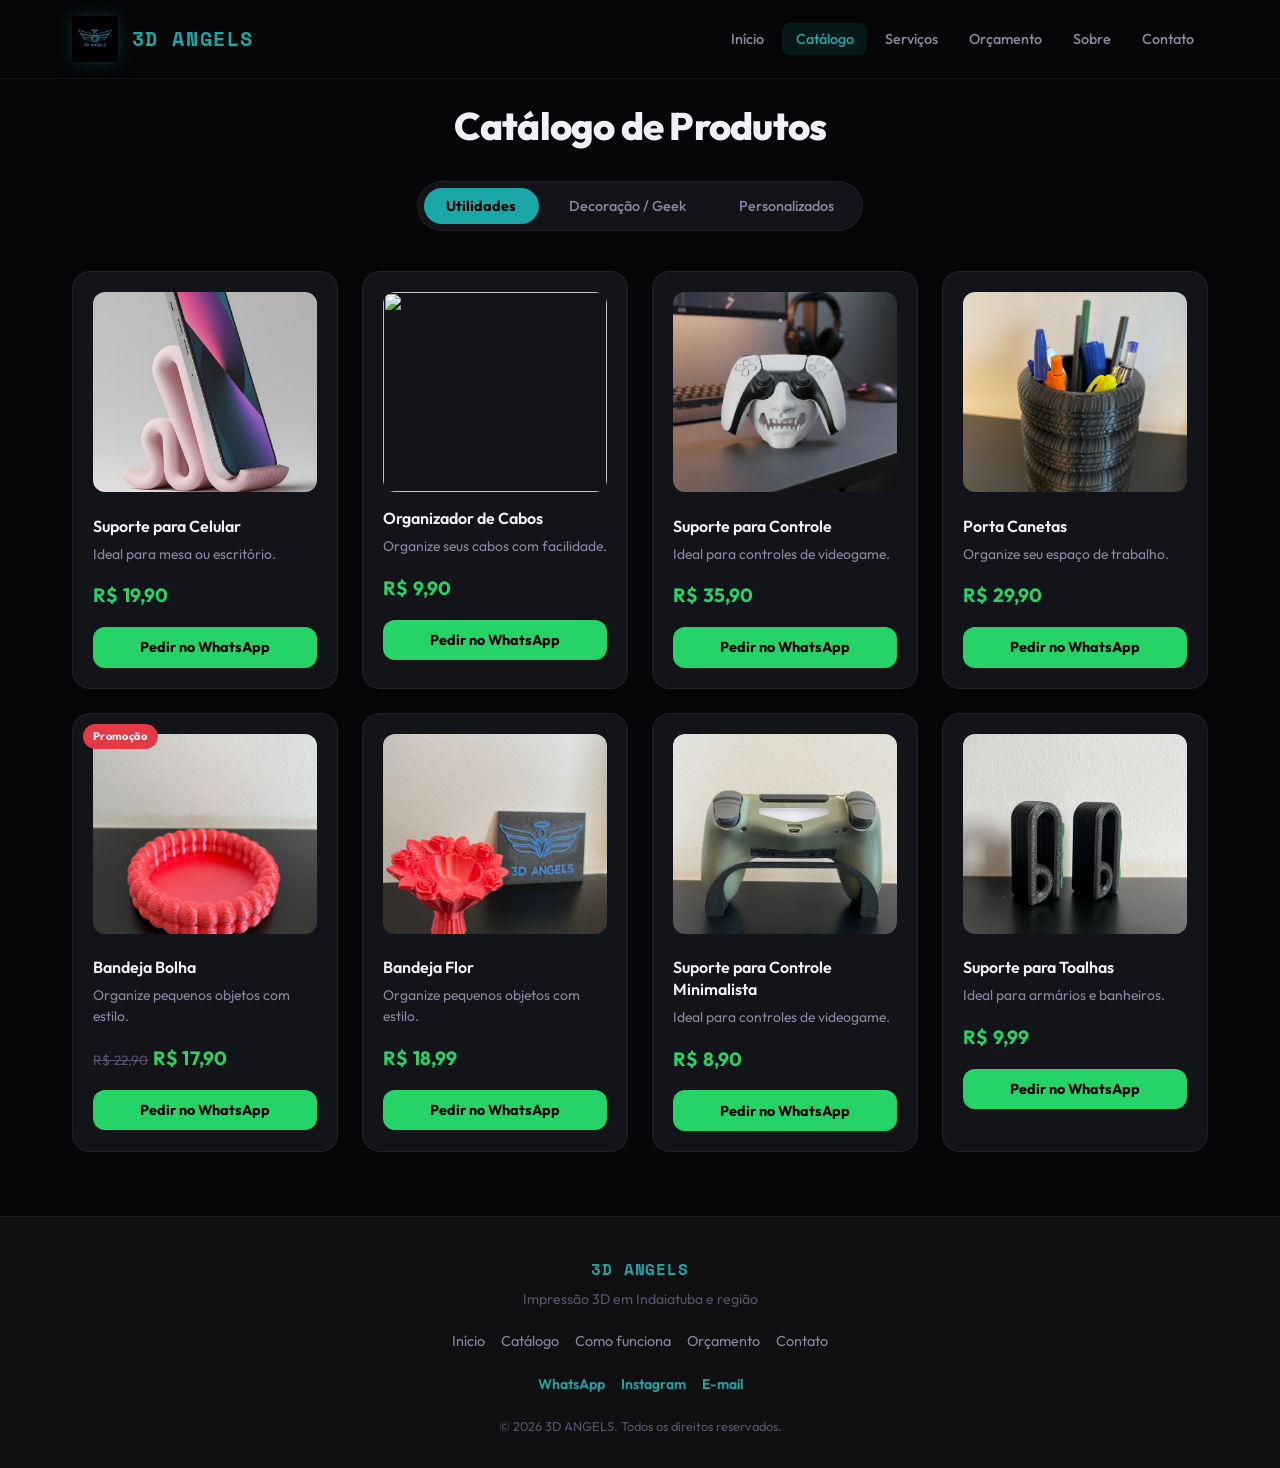
==== commit 1ef8c61c: "Fix missing newline at end of catalogo.html Add missing newline at end of file." ====
--- a/catalogo.html
+++ b/catalogo.html
@@ -170,7 +170,7 @@
             <h3>Chaveiro — Cachorro</h3>
             <p>Envie sua foto, nós criamos o chaveiro.</p>
             <div class="produto-preco">Sob consulta</div>
-            <button onclick="pedirProduto('Chaveiro Cachorro - R$25,90')">Pedir no WhatsApp</button>
+            <button onclick="pedirProduto('Chaveiro personalizado ')">Pedir no WhatsApp</button>
         </div>
     
         <div class="produto">
@@ -178,7 +178,7 @@
             <h3>Chaveiro — Cachorro II</h3>
             <p>Seu melhor amigo, sempre com você.</p>
             <div class="produto-preco">Sob consulta</div>
-            <button onclick="pedirProduto('Chaveiro Cachorro - R$25,90')">Pedir no WhatsApp</button>
+            <button onclick="pedirProduto('Chaveiro personalizado ')">Pedir no WhatsApp</button>
         </div>
     
         <div class="produto">
@@ -186,7 +186,7 @@
             <h3>Chaveiro — Gato</h3>
             <p>Um mimo único feito a partir do seu pet.</p>
             <div class="produto-preco">Sob consulta</div>
-            <button onclick="pedirProduto('Chaveiro Gato - R$25,90')">Pedir no WhatsApp</button>
+            <button onclick="pedirProduto('Chaveiro personalizado')">Pedir no WhatsApp</button>
         </div>
     
         <div class="produto">
@@ -194,7 +194,7 @@
             <h3>Chaveiro — Gato II</h3>
             <p>Personalizado com as feições do seu gato.</p>
             <div class="produto-preco">Sob consulta</div>
-            <button onclick="pedirProduto('Chaveiro Gato - R$25,90')">Pedir no WhatsApp</button>
+            <button onclick="pedirProduto('Chaveiro personalizado')">Pedir no WhatsApp</button>
         </div>
     
     </div>
@@ -235,5 +235,7 @@
     }
 </script>
 
+
+
 </body>
 </html>
--- a/style.css
+++ b/style.css
@@ -1,5 +1,8 @@
+/* ===================== FONTS ===================== */
+@import url('https://fonts.googleapis.com/css2?family=Outfit:wght@300;400;500;600;700;800&family=Space+Mono:wght@400;700&display=swap');
+
 /* ===================== RESET ===================== */
-* {
+*, *::before, *::after {
     margin: 0;
     padding: 0;
     box-sizing: border-box;
@@ -12,27 +15,47 @@
 }
 
 @media (prefers-reduced-motion: reduce) {
-    html {
-        scroll-behavior: auto;
-    }
-
-    .fade-in {
-        transition: none;
-    }
-
-    .back-to-top {
-        transition: none;
-    }
-
-    .passo-card {
-        transition: none;
-    }
-
-    .passo-card:hover {
-        transform: none;
-    }
-}
-
+    html { scroll-behavior: auto; }
+    .fade-in { transition: none; }
+    .back-to-top { transition: none; }
+    .passo-card { transition: none; }
+    .passo-card:hover { transform: none; }
+}
+
+/* ===================== VARIÁVEIS ===================== */
+:root {
+    --neon-blue:   #1aa7a7;
+    --dark-blue:   #0e6380;
+    --black:       #060608;
+    --dark-gray:   #0f0f12;
+    --card-bg:     #13131a;
+    --card-border: rgba(255,255,255,0.06);
+    --surface:     #1a1a24;
+    --light-gray:  #2a2a35;
+    --text-primary:   #f0f0f5;
+    --text-secondary: #8888a0;
+    --text-muted:     #55556a;
+    --accent:      #1aa7a7;
+    --accent-dim:  rgba(26,167,167,0.12);
+    --accent-glow: rgba(26,167,167,0.25);
+    --green:       #25D366;
+    --radius-sm:   8px;
+    --radius-md:   12px;
+    --radius-lg:   18px;
+    --radius-xl:   24px;
+}
+
+/* ===================== BASE ===================== */
+body {
+    font-family: 'Outfit', sans-serif;
+    background-color: var(--black);
+    color: var(--text-primary);
+    line-height: 1.6;
+    overflow-x: hidden;
+    -webkit-font-smoothing: antialiased;
+}
+
+/* ===================== ACESSIBILIDADE ===================== */
 .skip-link {
     position: absolute;
     left: -9999px;
@@ -44,89 +67,57 @@
     text-decoration: none;
     border-radius: 0 0 8px 0;
 }
-
-.skip-link:focus {
-    left: 0;
-    top: 0;
-    outline: 2px solid #fff;
-    outline-offset: 2px;
-}
-
+.skip-link:focus { left: 0; top: 0; outline: 2px solid #fff; outline-offset: 2px; }
+
+:focus-visible { outline: 2px solid var(--neon-blue); outline-offset: 2px; }
+.skip-link:focus-visible { outline: 2px solid #fff; }
+
+/* ===================== BACK TO TOP ===================== */
 .back-to-top {
     position: fixed;
     bottom: 100px;
     left: 22px;
     z-index: 9998;
-    width: 46px;
-    height: 46px;
+    width: 44px;
+    height: 44px;
     display: flex;
     align-items: center;
     justify-content: center;
     border-radius: 50%;
-    background: linear-gradient(135deg, var(--neon-blue), var(--dark-blue));
-    color: #fff;
-    font-size: 1.25rem;
+    background: var(--surface);
+    border: 1px solid var(--card-border);
+    color: var(--neon-blue);
+    font-size: 1.1rem;
     font-weight: bold;
     text-decoration: none;
-    box-shadow: 0 4px 16px rgba(26, 167, 167, 0.35);
     opacity: 0;
     visibility: hidden;
     pointer-events: none;
     transform: translateY(10px);
-    transition: opacity 0.25s ease, transform 0.25s ease, visibility 0.25s;
-}
-
+    transition: opacity 0.25s, transform 0.25s, visibility 0.25s, background 0.2s;
+}
 .back-to-top.is-visible {
-    opacity: 0.85;
+    opacity: 1;
     visibility: visible;
     pointer-events: auto;
     transform: translateY(0);
 }
-
 .back-to-top.is-visible:hover {
-    opacity: 1;
+    background: var(--accent-dim);
     transform: translateY(-3px);
-}
-
-.back-to-top:focus-visible {
-    outline: 2px solid var(--neon-blue);
-    outline-offset: 3px;
-}
-
-:focus-visible {
-    outline: 2px solid var(--neon-blue);
-    outline-offset: 2px;
-}
-
-.skip-link:focus-visible {
-    outline: 2px solid #fff;
-}
-
-:root {
-    --neon-blue: #1aa7a7;
-    --dark-blue: #0e6380;
-    --black: #000000;
-    --dark-gray: #1a1a1a;
-    --light-gray: #333333;
-}
-
-body {
-    font-family: 'Segoe UI', Tahoma, Geneva, Verdana, sans-serif;
-    background-color: var(--black);
-    color: #ffffff;
-    line-height: 1.6;
-    overflow-x: hidden;
 }
 
 /* ===================== HEADER ===================== */
 header {
-    background: linear-gradient(135deg, var(--black) 0%, var(--dark-gray) 100%);
+    background: rgba(6,6,8,0.85);
+    backdrop-filter: blur(20px);
+    -webkit-backdrop-filter: blur(20px);
     padding: 1rem 0;
     position: fixed;
     width: 100%;
     top: 0;
     z-index: 1000;
-    box-shadow: 0 4px 20px rgba(0, 212, 255, 0.3);
+    border-bottom: 1px solid var(--card-border);
 }
 
 nav {
@@ -142,44 +133,47 @@
 .logo-container {
     display: flex;
     align-items: center;
-    gap: 1rem;
-}
-
+    gap: 0.85rem;
+}
 .logo-img {
-    height: 50px;
-    filter: drop-shadow(0 0 10px var(--neon-blue));
-}
-
+    height: 46px;
+    filter: drop-shadow(0 0 8px var(--accent-glow));
+}
 .logo-text {
-    font-size: 1.5rem;
-    font-weight: bold;
-    color: var(--neon-blue);
-    text-shadow: 0 0 10px var(--neon-blue);
+    font-family: 'Space Mono', monospace;
+    font-size: 1.25rem;
+    font-weight: 700;
+    color: var(--neon-blue);
+    letter-spacing: 0.08em;
 }
 
 .nav-links {
     display: flex;
-    gap: 2rem;
+    gap: 0.25rem;
     list-style: none;
 }
-
 .nav-links a {
-    color: #ffffff;
+    color: var(--text-secondary);
     text-decoration: none;
-    transition: 0.3s;
-}
-
+    font-size: 0.9rem;
+    font-weight: 500;
+    padding: 0.45rem 0.85rem;
+    border-radius: var(--radius-sm);
+    transition: color 0.2s, background 0.2s;
+}
 .nav-links a:hover,
 .nav-links a.active {
-    color: var(--neon-blue);
-}
+    color: var(--text-primary);
+    background: var(--accent-dim);
+}
+.nav-links a.active { color: var(--neon-blue); }
 
 .menu-toggle {
     display: none;
     background: none;
     border: none;
     color: var(--neon-blue);
-    font-size: 1.8rem;
+    font-size: 1.6rem;
     cursor: pointer;
     padding: 0.2rem 0.5rem;
 }
@@ -187,147 +181,173 @@
 /* ===================== HERO ===================== */
 .hero {
     margin-top: 80px;
-    padding: 6rem 2rem;
-    background: linear-gradient(135deg, var(--dark-gray), var(--black));
-    text-align: center;
-}
-
+    padding: 7rem 2rem 5rem;
+    background: var(--dark-gray);
+    text-align: center;
+    position: relative;
+    overflow: hidden;
+}
+.hero::before {
+    content: '';
+    position: absolute;
+    inset: 0;
+    background:
+        radial-gradient(ellipse 60% 50% at 50% 0%, rgba(26,167,167,0.12) 0%, transparent 70%);
+    pointer-events: none;
+}
 .hero h1 {
-    font-size: 3rem;
-    color: var(--neon-blue);
-    text-shadow: 0 0 20px var(--neon-blue);
-    margin-bottom: 1rem;
-}
-
+    font-size: clamp(2.2rem, 5vw, 3.6rem);
+    font-weight: 800;
+    color: var(--text-primary);
+    line-height: 1.15;
+    margin-bottom: 1.25rem;
+    letter-spacing: -0.02em;
+}
+.hero h1 span {
+    color: var(--neon-blue);
+}
 .hero p {
-    font-size: 1.3rem;
-    color: #ccc;
-}
-
+    font-size: 1.15rem;
+    color: var(--text-secondary);
+    max-width: 560px;
+    margin: 0 auto;
+    line-height: 1.65;
+}
+
+/* ===================== BOTÃO CTA ===================== */
 .cta-button {
-    display: inline-block;
+    display: inline-flex;
+    align-items: center;
+    justify-content: center;
     margin-top: 2rem;
-    padding: 1rem 2.5rem;
-    background: linear-gradient(135deg, var(--neon-blue), var(--dark-blue));
+    padding: 0.85rem 2.25rem;
+    background: var(--neon-blue);
     border-radius: 50px;
-    color: white;
+    color: var(--black);
     text-decoration: none;
-    font-weight: bold;
-    transition: 0.3s;
-}
-
+    font-weight: 700;
+    font-size: 0.95rem;
+    letter-spacing: 0.02em;
+    transition: opacity 0.2s, transform 0.2s, box-shadow 0.2s;
+    box-shadow: 0 0 0 0 var(--accent-glow);
+}
 .cta-button:hover {
-    opacity: 0.85;
+    opacity: 0.9;
     transform: translateY(-2px);
-}
+    box-shadow: 0 8px 28px var(--accent-glow);
+}
+.cta-button-secondary {
+    background: transparent;
+    border: 1.5px solid rgba(26,167,167,0.4);
+    color: var(--neon-blue);
+    box-shadow: none;
+}
+.cta-button-secondary:hover {
+    background: var(--accent-dim);
+    border-color: var(--neon-blue);
+    opacity: 1;
+}
+
+/* ===================== SECTION TITLE ===================== */
+.section-title {
+    text-align: center;
+    font-size: clamp(1.75rem, 3.5vw, 2.4rem);
+    font-weight: 800;
+    color: var(--text-primary);
+    margin-bottom: 3rem;
+    letter-spacing: -0.02em;
+}
+.section-title span { color: var(--neon-blue); }
 
 /* ===================== HIGHLIGHTS ===================== */
 .highlights {
-    padding: 4rem 2rem;
+    padding: 5rem 2rem;
     max-width: 1200px;
     margin: auto;
 }
-
 .highlights-grid {
     display: grid;
     grid-template-columns: repeat(auto-fit, minmax(220px, 1fr));
-    gap: 2rem;
-}
-
+    gap: 1.5rem;
+}
 .highlight-card {
-    background: linear-gradient(135deg, #1a1a1a, #333);
-    padding: 2rem;
-    border-radius: 15px;
-    text-align: center;
-    border: 1px solid var(--neon-blue);
-}
-
-/* ===================== COMO FUNCIONA O PEDIDO ===================== */
+    background: var(--card-bg);
+    padding: 2rem 1.5rem;
+    border-radius: var(--radius-lg);
+    text-align: center;
+    border: 1px solid var(--card-border);
+    transition: border-color 0.2s, transform 0.2s;
+}
+.highlight-card:hover {
+    border-color: rgba(26,167,167,0.3);
+    transform: translateY(-3px);
+}
+
+/* ===================== COMO FUNCIONA ===================== */
 .como-funciona {
     padding: 5rem 2rem;
     max-width: 1200px;
     margin: auto;
 }
-
 .como-funciona-intro {
     text-align: center;
-    color: #ccc;
-    max-width: 640px;
+    color: var(--text-secondary);
+    max-width: 600px;
     margin: -2rem auto 2.5rem;
-    font-size: 1.05rem;
-    line-height: 1.55;
-}
-
+    font-size: 1rem;
+    line-height: 1.6;
+}
 .passos-grid {
     display: grid;
     grid-template-columns: repeat(auto-fit, minmax(260px, 1fr));
-    gap: 2rem;
-}
-
+    gap: 1.5rem;
+}
 .passo-card {
-    background: linear-gradient(135deg, var(--dark-gray), var(--light-gray));
+    background: var(--card-bg);
     padding: 2rem 1.5rem;
-    border-radius: 15px;
-    text-align: center;
-    border: 1px solid rgba(26, 167, 167, 0.35);
-    transition: transform 0.3s;
-}
-
+    border-radius: var(--radius-lg);
+    text-align: center;
+    border: 1px solid var(--card-border);
+    transition: border-color 0.2s, transform 0.3s;
+}
 .passo-card:hover {
+    border-color: rgba(26,167,167,0.3);
     transform: translateY(-4px);
 }
-
 .passo-num {
     display: inline-flex;
     width: 44px;
     height: 44px;
     align-items: center;
     justify-content: center;
-    background: linear-gradient(135deg, var(--neon-blue), var(--dark-blue));
-    color: #fff;
-    font-weight: bold;
+    background: var(--accent-dim);
+    border: 1px solid rgba(26,167,167,0.3);
+    color: var(--neon-blue);
+    font-family: 'Space Mono', monospace;
+    font-weight: 700;
     border-radius: 50%;
     margin-bottom: 1rem;
-    font-size: 1.25rem;
-}
-
+    font-size: 1rem;
+}
 .passo-card h3 {
-    color: #fff;
-    margin-bottom: 0.75rem;
-    font-size: 1.15rem;
-}
-
+    color: var(--text-primary);
+    margin-bottom: 0.6rem;
+    font-size: 1.05rem;
+    font-weight: 600;
+}
 .passo-card p {
-    color: #ccc;
-    font-size: 0.95rem;
-    line-height: 1.55;
-    margin-bottom: 0;
-}
-
+    color: var(--text-secondary);
+    font-size: 0.92rem;
+    line-height: 1.6;
+}
 .como-funciona-cta {
     display: flex;
     flex-wrap: wrap;
     gap: 1rem;
     justify-content: center;
-    align-items: center;
     margin-top: 2.5rem;
 }
-
-.como-funciona-cta .cta-button {
-    margin-top: 0;
-}
-
-.cta-button-secondary {
-    background: transparent;
-    border: 2px solid var(--neon-blue);
-    color: var(--neon-blue);
-    box-shadow: none;
-}
-
-.cta-button-secondary:hover {
-    background: rgba(26, 167, 167, 0.12);
-    opacity: 1;
-}
+.como-funciona-cta .cta-button { margin-top: 0; }
 
 /* ===================== SERVIÇOS ===================== */
 .services {
@@ -335,29 +355,21 @@
     max-width: 1200px;
     margin: auto;
 }
-
-.section-title {
-    text-align: center;
-    font-size: 2.5rem;
-    color: var(--neon-blue);
-    margin-bottom: 3rem;
-}
-
 .services-grid {
     display: grid;
     grid-template-columns: repeat(auto-fit, minmax(280px, 1fr));
-    gap: 2rem;
-}
-
+    gap: 1.5rem;
+}
 .service-card {
-    background: linear-gradient(135deg, var(--dark-gray), var(--light-gray));
-    padding: 2rem;
-    border-radius: 15px;
-    text-align: center;
-    transition: 0.3s;
-}
-
+    background: var(--card-bg);
+    padding: 2rem 1.75rem;
+    border-radius: var(--radius-lg);
+    text-align: center;
+    border: 1px solid var(--card-border);
+    transition: border-color 0.2s, transform 0.3s;
+}
 .service-card:hover {
+    border-color: rgba(26,167,167,0.3);
     transform: translateY(-5px);
 }
 
@@ -367,97 +379,78 @@
     max-width: 1200px;
     margin: auto;
 }
-
-/* Carrossel */
 .carousel-wrapper {
     position: relative;
     display: flex;
     align-items: center;
     gap: 1rem;
 }
-
 .carousel-track {
     display: flex;
     overflow: hidden;
     gap: 1.2rem;
     width: 100%;
-    border-radius: 15px;
-}
-
+    border-radius: var(--radius-lg);
+}
 .carousel-track img {
     flex: 0 0 calc(33.333% - 0.8rem);
     height: 260px;
     object-fit: cover;
-    border-radius: 15px;
-    transition: transform 0.3s;
-}
-
+    border-radius: var(--radius-md);
+    transition: transform 0.3s, box-shadow 0.3s;
+}
 .carousel-track img:hover {
     transform: scale(1.03);
-    box-shadow: 0 8px 24px rgba(26, 167, 167, 0.3);
-}
-
+    box-shadow: 0 8px 32px rgba(26,167,167,0.2);
+}
 .carousel-btn {
-    background: var(--neon-blue);
-    border: none;
-    color: white;
-    font-size: 1.4rem;
-    width: 48px;
-    height: 48px;
+    background: var(--surface);
+    border: 1px solid var(--card-border);
+    color: var(--neon-blue);
+    font-size: 1.2rem;
+    width: 46px;
+    height: 46px;
     border-radius: 50%;
     cursor: pointer;
     flex-shrink: 0;
-    transition: 0.3s;
+    transition: background 0.2s, border-color 0.2s, transform 0.2s;
     display: flex;
     align-items: center;
     justify-content: center;
-    box-shadow: 0 4px 14px rgba(26, 167, 167, 0.4);
-}
-
+}
 .carousel-btn:hover {
-    background: var(--dark-blue);
-    transform: scale(1.1);
-}
-
-/* Bolinhas indicadoras */
+    background: var(--accent-dim);
+    border-color: var(--neon-blue);
+    transform: scale(1.08);
+}
 .carousel-counter {
     display: none;
     text-align: center;
     margin: 0.85rem 0 0.25rem;
-    font-size: 0.95rem;
+    font-size: 0.9rem;
     color: var(--neon-blue);
     font-weight: 600;
-    letter-spacing: 0.03em;
-}
-
-.carousel-counter:not([hidden]) {
-    min-height: 1.4em;
-}
-
+}
 .carousel-dots {
     display: flex;
     justify-content: center;
-    gap: 8px;
+    gap: 6px;
     margin-top: 1.2rem;
 }
-
 .carousel-dots .dot {
-    width: 10px;
-    height: 10px;
+    width: 8px;
+    height: 8px;
     padding: 0;
     border: none;
     border-radius: 50%;
-    background: #444;
+    background: var(--light-gray);
     cursor: pointer;
-    transition: 0.3s;
-    flex-shrink: 0;
-}
-
+    transition: background 0.3s, transform 0.3s;
+}
 .carousel-dots .dot.active {
     background: var(--neon-blue);
-    transform: scale(1.3);
-}
-
+    transform: scale(1.4);
+}
 .catalogo-btn-container {
     display: flex;
     justify-content: center;
@@ -468,44 +461,56 @@
 /* ===================== SOBRE ===================== */
 .about {
     padding: 5rem 2rem;
-    background: linear-gradient(135deg, var(--dark-gray), var(--black));
-    text-align: center;
-}
-
+    background: var(--dark-gray);
+    text-align: center;
+    position: relative;
+    overflow: hidden;
+}
+.about::before {
+    content: '';
+    position: absolute;
+    inset: 0;
+    background: radial-gradient(ellipse 50% 60% at 50% 100%, rgba(26,167,167,0.07) 0%, transparent 70%);
+    pointer-events: none;
+}
 .about-content p {
-    margin-bottom: 1rem;
-    color: #ccc;
+    color: var(--text-secondary);
     max-width: 800px;
-    margin-left: auto;
-    margin-right: auto;
+    margin: 0 auto 1rem;
+    font-size: 1rem;
+    line-height: 1.7;
 }
 
 /* ===================== DEPOIMENTOS ===================== */
 .testimonials {
     padding: 5rem 2rem;
-    background: #111;
-}
-
+    background: var(--dark-gray);
+}
 .testimonials-grid {
     max-width: 1000px;
     margin: auto;
     display: grid;
     grid-template-columns: repeat(auto-fit, minmax(280px, 1fr));
-    gap: 2rem;
-}
-
+    gap: 1.5rem;
+}
 .testimonial-card {
-    background: linear-gradient(135deg, #1a1a1a, #333);
-    padding: 2rem;
-    border-radius: 15px;
+    background: var(--card-bg);
+    padding: 1.75rem;
+    border-radius: var(--radius-lg);
+    border: 1px solid var(--card-border);
     font-style: italic;
-}
-
+    color: var(--text-secondary);
+    font-size: 0.95rem;
+    line-height: 1.65;
+    transition: border-color 0.2s;
+}
+.testimonial-card:hover { border-color: rgba(26,167,167,0.2); }
 .stars {
-    color: gold;
-    font-size: 1.4rem;
-    margin-bottom: 0.5rem;
+    color: #f5c842;
+    font-size: 1.1rem;
+    margin-bottom: 0.75rem;
     letter-spacing: 2px;
+    font-style: normal;
 }
 
 /* ===================== CONTATO ===================== */
@@ -514,25 +519,23 @@
     max-width: 1200px;
     margin: auto;
 }
-
 .contact-info {
     display: grid;
     grid-template-columns: repeat(auto-fit, minmax(280px, 1fr));
-    gap: 2rem;
-}
-
+    gap: 1.5rem;
+}
 .contact-card {
-    background: linear-gradient(135deg, var(--dark-gray), var(--light-gray));
-    padding: 2rem;
-    border-radius: 15px;
-    text-align: center;
-    transition: 0.3s;
-}
-
+    background: var(--card-bg);
+    padding: 2rem 1.75rem;
+    border-radius: var(--radius-lg);
+    text-align: center;
+    border: 1px solid var(--card-border);
+    transition: border-color 0.2s, transform 0.2s;
+}
 .contact-card:hover {
+    border-color: rgba(26,167,167,0.3);
     transform: translateY(-5px);
 }
-
 .contact-card a {
     color: var(--neon-blue);
     text-decoration: none;
@@ -542,77 +545,73 @@
 
 /* ===================== FAQ ===================== */
 .faq {
-    padding: 80px 20px;
+    padding: 5rem 2rem;
     max-width: 900px;
     margin: auto;
 }
-
 .faq-container {
-    margin-top: 40px;
+    margin-top: 2.5rem;
     display: flex;
     flex-direction: column;
-    gap: 20px;
-}
-
+    gap: 1rem;
+}
 .faq-item {
-    background: #1b1b1b;
-    padding: 20px;
-    border-radius: 10px;
-    border: 1px solid rgba(255, 255, 255, 0.08);
-}
-
+    background: var(--card-bg);
+    padding: 1.5rem 1.75rem;
+    border-radius: var(--radius-md);
+    border: 1px solid var(--card-border);
+    transition: border-color 0.2s;
+}
+.faq-item:hover { border-color: rgba(26,167,167,0.2); }
 .faq-item h3 {
-    color: #ffffff;
-    font-size: 18px;
-    margin-bottom: 10px;
-}
-
+    color: var(--text-primary);
+    font-size: 1rem;
+    font-weight: 600;
+    margin-bottom: 0.6rem;
+}
 .faq-item p {
-    color: #cfcfcf;
-    font-size: 14px;
-    line-height: 1.5;
-}
-
+    color: var(--text-secondary);
+    font-size: 0.92rem;
+    line-height: 1.6;
+}
 .faq-pergunta {
-    margin-top: 40px;
-    text-align: center;
-}
-
-.faq-pergunta h3 {
-    color: #ffffff;
-    margin-bottom: 10px;
-}
-
-.faq-pergunta p {
-    color: #cfcfcf;
-    margin-bottom: 15px;
-}
-
+    margin-top: 3rem;
+    text-align: center;
+}
+.faq-pergunta h3 { color: var(--text-primary); margin-bottom: 0.5rem; }
+.faq-pergunta p { color: var(--text-secondary); margin-bottom: 1rem; }
 .faq-pergunta input {
     width: 100%;
     max-width: 400px;
-    padding: 12px;
-    border-radius: 6px;
-    border: none;
-    margin-bottom: 15px;
+    padding: 12px 16px;
+    border-radius: var(--radius-md);
+    border: 1px solid var(--card-border);
+    background: var(--card-bg);
+    color: var(--text-primary);
+    font-family: 'Outfit', sans-serif;
+    font-size: 0.95rem;
+    margin-bottom: 1rem;
     display: block;
     margin-left: auto;
     margin-right: auto;
-}
-
+    transition: border-color 0.2s;
+}
+.faq-pergunta input:focus {
+    outline: none;
+    border-color: var(--neon-blue);
+}
 .faq-pergunta button {
-    background: #2e7bc4;
+    background: var(--dark-blue);
     color: white;
     border: none;
-    padding: 12px 20px;
-    border-radius: 6px;
+    padding: 12px 24px;
+    border-radius: var(--radius-md);
     cursor: pointer;
-    font-weight: bold;
-}
-
-.faq-pergunta button:hover {
-    background: #0d2c49;
-}
+    font-weight: 600;
+    font-family: 'Outfit', sans-serif;
+    transition: background 0.2s;
+}
+.faq-pergunta button:hover { background: var(--neon-blue); color: var(--black); }
 
 /* ===================== ORÇAMENTO ===================== */
 .orcamento {
@@ -620,290 +619,256 @@
     max-width: 700px;
     margin: auto;
 }
-
-/* Dicas */
 .orcamento-dicas {
     display: flex;
-    gap: 1.5rem;
+    gap: 1.25rem;
     margin-bottom: 2rem;
     flex-wrap: wrap;
 }
-
 .dica-bloco {
     flex: 1;
     min-width: 220px;
-    background: linear-gradient(135deg, #1a4fff, #0033cc);
+    background: var(--card-bg);
+    border: 1px solid rgba(26,167,167,0.2);
     padding: 1.5rem;
-    border-radius: 16px;
-}
-
+    border-radius: var(--radius-lg);
+}
 .dica-bloco h4 {
-    font-size: 1rem;
+    font-size: 0.9rem;
+    font-weight: 600;
     margin-bottom: 1rem;
-    color: #fff;
-}
-
-.dica-bloco ul {
-    list-style: none;
-    padding: 0;
-}
-
+    color: var(--neon-blue);
+    text-transform: uppercase;
+    letter-spacing: 0.05em;
+}
+.dica-bloco ul { list-style: none; padding: 0; }
 .dica-bloco ul li {
     margin-bottom: 0.5rem;
-    font-size: 0.9rem;
-    color: #dde;
-}
-
+    font-size: 0.88rem;
+    color: var(--text-secondary);
+}
 .materiais-grid {
     display: flex;
     flex-direction: column;
     gap: 0.5rem;
-    font-size: 0.9rem;
-    color: #dde;
-}
-
-/* Formulário */
+    font-size: 0.88rem;
+    color: var(--text-secondary);
+}
 .orcamento-form {
-    background: #111;
+    background: var(--card-bg);
     padding: 2rem;
-    border-radius: 20px;
-}
-
+    border-radius: var(--radius-xl);
+    border: 1px solid var(--card-border);
+}
 .form-row {
     display: grid;
     grid-template-columns: 1fr 1fr;
     gap: 1rem;
 }
-
 .form-group {
     display: flex;
     flex-direction: column;
-    margin-bottom: 1.2rem;
-}
-
+    margin-bottom: 1.25rem;
+}
 .form-group label {
-    margin-bottom: 0.4rem;
-    color: #aaa;
-    font-size: 0.88rem;
+    margin-bottom: 0.45rem;
+    color: var(--text-muted);
+    font-size: 0.8rem;
     text-transform: uppercase;
-    letter-spacing: 0.5px;
-}
-
+    letter-spacing: 0.06em;
+    font-weight: 600;
+}
 .form-group input,
 .form-group select,
 .form-group textarea {
     padding: 0.85rem 1rem;
-    border-radius: 10px;
-    border: 1px solid #333;
-    background: #1a1a1a;
-    color: white;
-    font-size: 1rem;
-    transition: border 0.2s;
-}
-
+    border-radius: var(--radius-md);
+    border: 1px solid var(--card-border);
+    background: var(--surface);
+    color: var(--text-primary);
+    font-family: 'Outfit', sans-serif;
+    font-size: 0.95rem;
+    transition: border-color 0.2s, box-shadow 0.2s;
+}
 .form-group input:focus,
 .form-group select:focus,
 .form-group textarea:focus {
     outline: none;
     border-color: var(--neon-blue);
-}
-
+    box-shadow: 0 0 0 3px rgba(26,167,167,0.12);
+}
 .form-group textarea {
     min-height: 130px;
     resize: vertical;
 }
-
-.upload-box input {
-    border: 2px dashed #444;
-    padding: 1rem;
-    background: transparent;
-    cursor: not-allowed;
-    opacity: 0.6;
-}
-
-.upload-box small {
-    margin-top: 0.4rem;
-    color: #666;
-    font-size: 0.8rem;
-}
-
 .whatsapp-helper {
-    color: #888;
-    font-size: 0.88rem;
+    color: var(--text-muted);
+    font-size: 0.85rem;
     margin-bottom: 0.8rem;
     text-align: center;
 }
-
 .cta-button.full {
     width: 100%;
     border: none;
     cursor: pointer;
-    font-size: 1.05rem;
+    font-size: 1rem;
+    font-family: 'Outfit', sans-serif;
     text-align: center;
     padding: 1rem;
     border-radius: 50px;
 }
 
 /* ===================== CATÁLOGO ===================== */
-
 .catalogo {
-    padding: 80px 20px;
+    padding: 6rem 2rem 4rem;
     max-width: 1200px;
     margin: auto;
     text-align: center;
 }
-
 .catalogo .section-title {
-    font-size: 32px;
-    margin-bottom: 20px;
-    color: #ffffff;
-}
-
+    font-size: clamp(1.75rem, 3.5vw, 2.4rem);
+    color: var(--text-primary);
+    margin-bottom: 1.5rem;
+}
 .catalogo-tabs {
     display: flex;
     justify-content: center;
-    gap: 15px;
-    margin-top: 20px;
-    margin-bottom: 30px;
+    gap: 0.5rem;
+    margin-top: 0;
+    margin-bottom: 2.5rem;
     flex-wrap: wrap;
-}
-
+    background: var(--card-bg);
+    border: 1px solid var(--card-border);
+    border-radius: 50px;
+    padding: 6px;
+    width: fit-content;
+    margin-left: auto;
+    margin-right: auto;
+}
 .tab-btn {
-    padding: 10px 20px;
+    padding: 0.55rem 1.4rem;
     border: none;
-    background: #1f1f1f;
-    color: #ffffff;
+    background: transparent;
+    color: var(--text-secondary);
     cursor: pointer;
-    border-radius: 6px;
+    border-radius: 50px;
     font-weight: 500;
-    transition: 0.3s;
-}
-
-.tab-btn:hover {
-    background: #333;
-}
-
+    font-family: 'Outfit', sans-serif;
+    font-size: 0.9rem;
+    transition: background 0.2s, color 0.2s;
+}
+.tab-btn:hover { color: var(--text-primary); }
 .tab-btn.active {
-    background: #25D366;
-    color: #000;
-}
-
+    background: var(--neon-blue);
+    color: var(--black);
+    font-weight: 700;
+}
 .catalogo-grid {
     position: relative;
     min-height: 400px;
-    margin-top: 20px;
-}
-
+    margin-top: 1.5rem;
+}
 .categoria {
     display: none;
     grid-template-columns: repeat(auto-fit, minmax(260px, 1fr));
-    gap: 30px;
+    gap: 1.5rem;
     opacity: 0;
     transform: translateY(10px) scale(0.98);
-    transition: opacity 0.4s ease, transform 0.4s ease;
+    transition: opacity 0.35s ease, transform 0.35s ease;
     position: absolute;
     width: 100%;
     left: 0;
     top: 0;
 }
-
 .categoria.active {
     display: grid;
     opacity: 1;
     transform: translateY(0) scale(1);
     position: relative;
 }
-
 .produto {
-    background: #1b1b1b;
-    border-radius: 12px;
-    padding: 20px;
-    box-shadow: 0 0 10px rgba(0, 0, 0, 0.4);
-    transition: 0.3s;
+    background: var(--card-bg);
+    border-radius: var(--radius-lg);
+    padding: 1.25rem;
+    border: 1px solid var(--card-border);
+    transition: border-color 0.25s, transform 0.25s, box-shadow 0.25s;
     position: relative;
-}
-
+    text-align: left;
+}
 .produto:hover {
-    transform: translateY(-6px) scale(1.02);
-    box-shadow: 0 10px 20px rgba(0, 0, 0, 0.6);
-}
-
+    border-color: rgba(26,167,167,0.3);
+    transform: translateY(-5px);
+    box-shadow: 0 12px 32px rgba(0,0,0,0.4);
+}
 .produto img {
     width: 100%;
     height: 200px;
     object-fit: cover;
-    border-radius: 8px;
-    margin-bottom: 15px;
-}
-
+    border-radius: var(--radius-md);
+    margin-bottom: 1rem;
+}
 .produto h3 {
-    color: #ffffff;
-    font-size: 18px;
-    margin-bottom: 10px;
-}
-
+    color: var(--text-primary);
+    font-size: 1rem;
+    font-weight: 600;
+    margin-bottom: 0.4rem;
+    line-height: 1.35;
+}
 .produto p {
-    color: #ccc;
-    font-size: 14px;
-    margin-bottom: 15px;
-}
-
+    color: var(--text-secondary);
+    font-size: 0.87rem;
+    margin-bottom: 1rem;
+    line-height: 1.5;
+}
 .produto-preco {
-    color: #25D366;
-    font-size: 20px;
-    font-weight: bold;
-    margin-bottom: 15px;
-}
-
-.promocao-preco {
-    display: flex;
-    align-items: baseline;
-    justify-content: center;
-    gap: 10px;
-}
-
+    color: var(--green);
+    font-size: 1.2rem;
+    font-weight: 700;
+    margin-bottom: 1rem;
+    font-family: 'Outfit', sans-serif;
+    letter-spacing: 0.01em;
+}
 .preco-antigo {
-    color: #9a9a9a;
-    font-size: 14px;
-    font-weight: 500;
+    color: var(--text-muted);
+    font-size: 0.85rem;
+    font-weight: 400;
     text-decoration: line-through;
-}
-
+    font-family: 'Outfit', sans-serif;
+}
 .preco-atual {
-    color: #25D366;
-    font-size: 20px;
-    font-weight: bold;
-}
-
+    color: var(--green);
+    font-size: 1.2rem;
+    font-weight: 700;
+    font-family: 'Outfit', sans-serif;
+    letter-spacing: 0.01em;
+}
 .produto button {
-    background: #25D366;
+    background: var(--green);
     border: none;
-    padding: 10px;
+    padding: 0.7rem 1rem;
     width: 100%;
-    border-radius: 6px;
+    border-radius: var(--radius-md);
     cursor: pointer;
-    font-weight: bold;
-    transition: 0.2s;
-}
-
-.produto button:hover {
-    background: #1ebe5d;
-}
-
-.produto button:active {
-    transform: scale(0.95);
-}
-
+    font-weight: 700;
+    font-family: 'Outfit', sans-serif;
+    font-size: 0.9rem;
+    color: #000;
+    transition: background 0.2s, transform 0.15s;
+}
+.produto button:hover { background: #1ebe5d; }
+.produto button:active { transform: scale(0.97); }
 .badge {
     position: absolute;
     top: 10px;
     left: 10px;
-    background: #ff3b3b;
+    background: #e63946;
     color: #fff;
-    font-size: 12px;
-    padding: 5px 10px;
-    border-radius: 20px;
-    font-weight: bold;
+    font-size: 11px;
+    padding: 4px 10px;
+    border-radius: 50px;
+    font-weight: 700;
+    letter-spacing: 0.03em;
+    z-index: 1;
 }
 
 /* ===================== WHATSAPP FLUTUANTE ===================== */
@@ -911,59 +876,53 @@
     position: fixed;
     bottom: 25px;
     right: 25px;
-    width: 62px;
-    height: 62px;
-    background: #25D366;
+    width: 60px;
+    height: 60px;
+    background: var(--green);
     border-radius: 50%;
     display: flex;
     align-items: center;
     justify-content: center;
-    box-shadow: 0 4px 20px rgba(37, 211, 102, 0.5);
+    box-shadow: 0 4px 20px rgba(37,211,102,0.4);
     z-index: 9999;
-    transition: 0.3s;
+    transition: transform 0.25s, box-shadow 0.25s;
     text-decoration: none;
-    animation: pulseWpp 2.5s infinite;
-}
-
+    animation: pulseWpp 3s infinite;
+}
 .whatsapp-float:hover {
-    transform: scale(1.12);
-    box-shadow: 0 6px 28px rgba(37, 211, 102, 0.7);
-}
-
-.whatsapp-float svg {
-    width: 34px;
-    height: 34px;
-}
+    transform: scale(1.1);
+    box-shadow: 0 6px 28px rgba(37,211,102,0.6);
+}
+.whatsapp-float svg { width: 32px; height: 32px; }
 
 @keyframes pulseWpp {
-    0%   { box-shadow: 0 0 0 0 rgba(37, 211, 102, 0.5); }
-    70%  { box-shadow: 0 0 0 12px rgba(37, 211, 102, 0); }
-    100% { box-shadow: 0 0 0 0 rgba(37, 211, 102, 0); }
-}
-
-/* ===================== PORTFOLIO GRID 6 FOTOS ===================== */
-/* Carrossel já definido acima */
+    0%   { box-shadow: 0 0 0 0 rgba(37,211,102,0.45); }
+    70%  { box-shadow: 0 0 0 14px rgba(37,211,102,0); }
+    100% { box-shadow: 0 0 0 0 rgba(37,211,102,0); }
+}
 
 /* ===================== ANIMAÇÕES ===================== */
 .fade-in {
     opacity: 0;
-    transform: translateY(30px);
-    transition: 0.6s;
-}
-
+    transform: translateY(24px);
+    transition: opacity 0.6s ease, transform 0.6s ease;
+}
 .fade-in.visible {
     opacity: 1;
     transform: translateY(0);
 }
+
+/* ===================== CARRINHO DRAWER ===================== */
+#carrinho-drawer.open { transform: translateX(0); }
+#carrinho-overlay.open { display: block !important; }
 
 /* ===================== FOOTER ===================== */
 .site-footer {
     background: var(--dark-gray);
     padding: 2.5rem 1.5rem 2rem;
     text-align: center;
-    border-top: 2px solid var(--neon-blue);
-}
-
+    border-top: 1px solid var(--card-border);
+}
 .footer-inner {
     max-width: 900px;
     margin: 0 auto;
@@ -972,108 +931,71 @@
     align-items: center;
     gap: 1.25rem;
 }
-
 .footer-brand {
     display: flex;
     flex-direction: column;
     gap: 0.35rem;
 }
-
 .footer-brand strong {
     color: var(--neon-blue);
-    font-size: 1.15rem;
-    letter-spacing: 0.04em;
-}
-
-.footer-brand span {
-    color: #aaa;
-    font-size: 0.9rem;
-}
-
+    font-family: 'Space Mono', monospace;
+    font-size: 1rem;
+    letter-spacing: 0.06em;
+}
+.footer-brand span { color: var(--text-muted); font-size: 0.88rem; }
 .footer-nav {
     display: flex;
     flex-wrap: wrap;
     justify-content: center;
-    gap: 0.75rem 1.25rem;
-}
-
+    gap: 0.5rem 1rem;
+}
 .footer-nav a {
-    color: #fff;
-    text-decoration: none;
-    font-size: 0.95rem;
-    transition: color 0.2s;
-}
-
-.footer-nav a:hover {
-    color: var(--neon-blue);
-}
-
-.footer-social {
-    display: flex;
-    flex-wrap: wrap;
-    justify-content: center;
-    gap: 1rem;
-}
-
-.footer-social a {
-    color: var(--neon-blue);
+    color: var(--text-secondary);
     text-decoration: none;
     font-size: 0.9rem;
+    transition: color 0.2s;
+}
+.footer-nav a:hover { color: var(--neon-blue); }
+.footer-social {
+    display: flex;
+    flex-wrap: wrap;
+    justify-content: center;
+    gap: 1rem;
+}
+.footer-social a {
+    color: var(--neon-blue);
+    text-decoration: none;
+    font-size: 0.88rem;
     font-weight: 600;
 }
-
-.footer-social a:hover {
-    text-decoration: underline;
-}
-
-.footer-copy {
-    color: #888;
-    font-size: 0.82rem;
-    margin-top: 0.25rem;
-}
+.footer-social a:hover { text-decoration: underline; }
+.footer-copy { color: var(--text-muted); font-size: 0.8rem; }
 
 /* ===================== RESPONSIVE MOBILE ===================== */
 @media (max-width: 768px) {
-
     header {
         padding-left: env(safe-area-inset-left, 0px);
         padding-right: env(safe-area-inset-right, 0px);
     }
-
     nav {
         padding-left: max(1rem, env(safe-area-inset-left, 0px));
         padding-right: max(1rem, env(safe-area-inset-right, 0px));
     }
-
-    .logo-img {
-        height: 42px;
-    }
-
-    .logo-text {
-        font-size: 1.2rem;
-    }
-
+    .logo-img { height: 40px; }
+    .logo-text { font-size: 1.05rem; }
     .back-to-top {
         bottom: max(5.5rem, calc(env(safe-area-inset-bottom, 0px) + 4.5rem));
         left: max(1rem, env(safe-area-inset-left, 0px));
-        width: 44px;
-        height: 44px;
-        font-size: 1.1rem;
-    }
-
+        width: 42px;
+        height: 42px;
+    }
     .whatsapp-float {
         bottom: max(1rem, calc(env(safe-area-inset-bottom, 0px) + 0.5rem));
         right: max(1rem, env(safe-area-inset-right, 0px));
-        width: 56px;
-        height: 56px;
-    }
-
-    .whatsapp-float svg {
-        width: 30px;
-        height: 30px;
-    }
-
-    /* --- Menu hambúrguer --- */
+        width: 54px;
+        height: 54px;
+    }
+    .whatsapp-float svg { width: 28px; height: 28px; }
     .menu-toggle {
         display: flex;
         align-items: center;
@@ -1082,7 +1004,6 @@
         min-height: 44px;
         padding: 0.35rem;
     }
-
     .nav-links {
         display: none;
         flex-direction: column;
@@ -1094,370 +1015,214 @@
         right: 0;
         top: 100%;
         padding: 0.5rem 0 max(1rem, env(safe-area-inset-bottom, 0px));
-        border-top: 1px solid var(--neon-blue);
-        box-shadow: 0 8px 20px rgba(0,0,0,0.5);
-        max-height: 70vh;
+        border-top: 1px solid var(--card-border);
+        box-shadow: 0 8px 24px rgba(0,0,0,0.5);
         max-height: min(70vh, calc(100dvh - 4.5rem));
         overflow-y: auto;
         -webkit-overflow-scrolling: touch;
     }
-
-    .nav-links.active {
-        display: flex;
-    }
-
-    .nav-links li {
-        width: 100%;
-    }
-
+    .nav-links.active { display: flex; }
+    .nav-links li { width: 100%; }
     .nav-links a {
         display: flex;
         align-items: center;
         min-height: 48px;
         padding: 0.75rem 1.25rem;
         font-size: 1rem;
-        border-bottom: 1px solid rgba(255,255,255,0.06);
-    }
-
-    .nav-links a:hover {
-        background: rgba(26, 167, 167, 0.1);
-        color: var(--neon-blue);
-    }
-
-    /* --- Hero --- */
+        border-radius: 0;
+        border-bottom: 1px solid rgba(255,255,255,0.04);
+    }
     .hero {
-        padding: 5rem max(1rem, env(safe-area-inset-right, 0px)) 3rem max(1rem, env(safe-area-inset-left, 0px));
-    }
-
-    .hero h1 {
-        font-size: clamp(1.45rem, 5.5vw, 1.85rem);
-        line-height: 1.2;
-        overflow-wrap: anywhere;
-    }
-
-    .hero p {
-        font-size: 1rem;
-        line-height: 1.5;
-        padding: 0 0.25rem;
-    }
-
-    .cta-button {
-        padding: 0.85rem 1.75rem;
-        font-size: 1rem;
-        min-height: 48px;
-        display: inline-flex;
-        align-items: center;
-        justify-content: center;
-    }
-
-    /* --- Highlights --- */
-    .highlights {
-        padding: 2rem max(1rem, env(safe-area-inset-right, 0px)) 2rem max(1rem, env(safe-area-inset-left, 0px));
-    }
-
-    .highlights-grid {
-        grid-template-columns: 1fr;
-        gap: 1rem;
-    }
-
-    .highlight-card {
-        padding: 1.5rem 1.1rem;
-    }
-
-    .como-funciona {
-        padding: 3rem max(1rem, env(safe-area-inset-right, 0px)) 3rem max(1rem, env(safe-area-inset-left, 0px));
-    }
-
-    .como-funciona-intro {
-        margin: -1rem auto 1.5rem;
-        font-size: 0.98rem;
-        padding: 0 max(0.5rem, env(safe-area-inset-right, 0px)) 0 max(0.5rem, env(safe-area-inset-left, 0px));
-    }
-
-    .passos-grid {
-        grid-template-columns: 1fr;
-        gap: 1rem;
-    }
-
-    .como-funciona-cta {
-        flex-direction: column;
-        width: 100%;
-        padding: 0 0.25rem;
-        box-sizing: border-box;
-    }
-
-    .como-funciona-cta .cta-button {
-        width: 100%;
-        max-width: 100%;
-        box-sizing: border-box;
-        justify-content: center;
-    }
-
-    /* --- Serviços --- */
-    .services {
-        padding: 3rem max(1rem, env(safe-area-inset-right, 0px)) 3rem max(1rem, env(safe-area-inset-left, 0px));
-    }
-
-    .services-grid {
-        grid-template-columns: 1fr;
-        gap: 1rem;
-    }
-
-    .section-title {
-        font-size: clamp(1.45rem, 5vw, 1.85rem);
-        margin-bottom: 1.5rem;
-        line-height: 1.2;
-        padding: 0 0.35rem;
-    }
-
-    .service-card {
-        padding: 1.5rem 1.1rem;
-    }
-
-    /* --- Portfólio --- */
-    .portfolio {
-        padding: 3rem max(0.75rem, env(safe-area-inset-right, 0px)) 3rem max(0.75rem, env(safe-area-inset-left, 0px));
-    }
-
-    .carousel-wrapper {
-        gap: 0.4rem;
-        align-items: stretch;
-    }
-
-    .carousel-track {
-        min-width: 0;
-        flex: 1 1 auto;
-    }
-
+        padding: 5rem max(1rem, env(safe-area-inset-right,0px)) 3.5rem max(1rem, env(safe-area-inset-left,0px));
+    }
+    .hero p { font-size: 1rem; }
+    .cta-button { padding: 0.85rem 1.75rem; font-size: 0.95rem; min-height: 48px; }
+    .highlights { padding: 2.5rem max(1rem, env(safe-area-inset-right,0px)) 2.5rem max(1rem, env(safe-area-inset-left,0px)); }
+    .highlights-grid { grid-template-columns: 1fr; gap: 1rem; }
+    .como-funciona { padding: 3rem max(1rem, env(safe-area-inset-right,0px)) 3rem max(1rem, env(safe-area-inset-left,0px)); }
+    .passos-grid { grid-template-columns: 1fr; gap: 1rem; }
+    .como-funciona-cta { flex-direction: column; width: 100%; }
+    .como-funciona-cta .cta-button { width: 100%; }
+    .services { padding: 3rem max(1rem, env(safe-area-inset-right,0px)) 3rem max(1rem, env(safe-area-inset-left,0px)); }
+    .services-grid { grid-template-columns: 1fr; gap: 1rem; }
+    .portfolio { padding: 3rem max(0.75rem, env(safe-area-inset-right,0px)) 3rem max(0.75rem, env(safe-area-inset-left,0px)); }
+    .carousel-wrapper { gap: 0.4rem; }
     .carousel-track img {
-        flex: 0 0 calc(100% - 0rem);
+        flex: 0 0 100%;
         height: min(52vw, 240px);
-        max-height: 260px;
-    }
-
-    .carousel-btn {
-        width: 44px;
-        height: 44px;
-        min-width: 44px;
-        font-size: 1.15rem;
-        flex-shrink: 0;
-        align-self: center;
-    }
-
-    .carousel-counter {
-        display: block;
-    }
-
-    .carousel-dots {
-        margin-top: 0.65rem;
-        flex-wrap: wrap;
-        padding: 0 0.5rem;
-    }
-
-    .carousel-dots .dot {
-        width: 11px;
-        height: 11px;
-    }
-
-    /* --- Sobre --- */
-    .about {
-        padding: 3rem max(1rem, env(safe-area-inset-right, 0px)) 3rem max(1rem, env(safe-area-inset-left, 0px));
-    }
-
-    /* --- Depoimentos --- */
-    .testimonials {
-        padding: 3rem max(1rem, env(safe-area-inset-right, 0px)) 3rem max(1rem, env(safe-area-inset-left, 0px));
-    }
-
-    .testimonials-grid {
-        grid-template-columns: 1fr;
-        gap: 1rem;
-    }
-
-    /* --- Contato --- */
-    .contact {
-        padding: 3rem max(1rem, env(safe-area-inset-right, 0px)) 3rem max(1rem, env(safe-area-inset-left, 0px));
-    }
-
-    .contact-info {
-        grid-template-columns: 1fr;
-        gap: 1rem;
-    }
-
-    .contact-card {
-        padding: 1.5rem 1rem;
-    }
-
-    /* --- FAQ --- */
-    .faq {
-        padding: 3rem max(1rem, env(safe-area-inset-right, 0px)) 3rem max(1rem, env(safe-area-inset-left, 0px));
-    }
-
-    .faq-item {
-        padding: 1.1rem 1rem;
-    }
-
-    .faq-item h3 {
-        font-size: 1rem;
-        line-height: 1.35;
-    }
-
-    .faq-item p {
-        font-size: 0.95rem;
-    }
-
-    .faq-pergunta input {
-        max-width: 100%;
-        width: 100%;
-        box-sizing: border-box;
-        font-size: 16px;
-        min-height: 48px;
-        padding: 0.75rem 1rem;
-    }
-
-    .faq-pergunta button {
-        width: 100%;
-        max-width: 100%;
-        min-height: 48px;
-        padding: 0.85rem 1.25rem;
-        font-size: 1rem;
-    }
-
-    /* --- Orçamento --- */
+    }
+    .carousel-btn { width: 44px; height: 44px; min-width: 44px; }
+    .carousel-counter { display: block; }
+    .about { padding: 3rem max(1rem, env(safe-area-inset-right,0px)) 3rem max(1rem, env(safe-area-inset-left,0px)); }
+    .testimonials { padding: 3rem max(1rem, env(safe-area-inset-right,0px)) 3rem max(1rem, env(safe-area-inset-left,0px)); }
+    .testimonials-grid { grid-template-columns: 1fr; gap: 1rem; }
+    .contact { padding: 3rem max(1rem, env(safe-area-inset-right,0px)) 3rem max(1rem, env(safe-area-inset-left,0px)); }
+    .contact-info { grid-template-columns: 1fr; gap: 1rem; }
+    .faq { padding: 3rem max(1rem, env(safe-area-inset-right,0px)) 3rem max(1rem, env(safe-area-inset-left,0px)); }
+    .faq-pergunta input { max-width: 100%; font-size: 16px; min-height: 48px; }
+    .faq-pergunta button { width: 100%; min-height: 48px; font-size: 1rem; }
     .orcamento {
-        padding: 5rem max(1rem, env(safe-area-inset-right, 0px)) max(2rem, env(safe-area-inset-bottom, 0px)) max(1rem, env(safe-area-inset-left, 0px));
-    }
-
-    .orcamento-dicas {
-        flex-direction: column;
-        gap: 1rem;
-    }
-
-    .dica-bloco {
-        min-width: unset;
-        width: 100%;
-    }
-
-    .orcamento-form {
-        padding: 1.5rem 1rem;
-    }
-
-    .form-row {
-        grid-template-columns: 1fr;
-    }
-
+        padding: 5rem max(1rem, env(safe-area-inset-right,0px)) max(2rem, env(safe-area-inset-bottom,0px)) max(1rem, env(safe-area-inset-left,0px));
+    }
+    .orcamento-dicas { flex-direction: column; gap: 1rem; }
+    .dica-bloco { min-width: unset; width: 100%; }
+    .orcamento-form { padding: 1.5rem 1rem; }
+    .form-row { grid-template-columns: 1fr; }
     .form-group input,
     .form-group select,
-    .form-group textarea {
-        font-size: 16px;
-        min-height: 48px;
-        box-sizing: border-box;
+    .form-group textarea { font-size: 16px; min-height: 48px; width: 100%; }
+    .form-group textarea { min-height: 140px; }
+    .cta-button.full { min-height: 52px; }
+    .catalogo {
+        padding: 5rem max(1rem, env(safe-area-inset-right,0px)) max(2rem, env(safe-area-inset-bottom,0px)) max(1rem, env(safe-area-inset-left,0px));
+    }
+    .catalogo-tabs {
+        border-radius: var(--radius-lg);
+        padding: 5px;
         width: 100%;
-        max-width: 100%;
-    }
-
-    .form-group textarea {
-        min-height: 140px;
-    }
-
-    .cta-button.full {
-        min-height: 52px;
-        font-size: 1rem;
-    }
-
-    /* --- Catálogo --- */
-    .catalogo {
-        padding: 5rem max(1rem, env(safe-area-inset-right, 0px)) max(2rem, env(safe-area-inset-bottom, 0px)) max(1rem, env(safe-area-inset-left, 0px));
-    }
-
-    .catalogo .section-title {
-        font-size: clamp(1.45rem, 5vw, 1.85rem);
-    }
-
-    .catalogo-tabs {
-        gap: 0.5rem;
-        padding: 0 0.25rem;
-    }
-
-    .categoria {
-        grid-template-columns: 1fr;
-        gap: 1.25rem;
-    }
-
+    }
     .tab-btn {
         flex: 1 1 calc(50% - 0.25rem);
         min-width: 0;
-        min-height: 48px;
-        padding: 0.65rem 0.75rem;
-        font-size: 0.88rem;
-    }
-
-    .produto {
-        padding: 1rem 0.9rem;
-    }
-
-    .produto h3 {
-        font-size: 1.05rem;
-        line-height: 1.3;
-    }
-
-    .produto p {
-        font-size: 0.9rem;
-        margin-bottom: 0.85rem;
-    }
-
-    .produto img {
-        height: min(48vw, 200px);
-    }
-
-    .produto button {
-        min-height: 48px;
-        font-size: 16px;
-        padding: 0.75rem 0.5rem;
-    }
-
-    .promocao-preco {
-        flex-wrap: wrap;
-        justify-content: center;
-        gap: 0.35rem 0.65rem;
-    }
-
-    /* --- Rodapé --- */
+        min-height: 44px;
+        padding: 0.55rem 0.5rem;
+        font-size: 0.85rem;
+    }
+    .categoria { grid-template-columns: 1fr; gap: 1.25rem; }
+    .produto { padding: 1rem; }
+    .produto img { height: min(48vw, 200px); }
+    .produto h3 { font-size: 1rem; }
+    .produto button { min-height: 48px; font-size: 0.95rem; }
     .site-footer {
-        padding: 2rem max(1rem, env(safe-area-inset-right, 0px)) max(2rem, env(safe-area-inset-bottom, 0px)) max(1rem, env(safe-area-inset-left, 0px));
-    }
-
-    .footer-nav {
-        gap: 0.65rem 0.85rem;
-    }
-
-    .footer-nav a {
-        font-size: 0.92rem;
-        padding: 0.2rem 0;
-    }
-}
-
-/* Telas estreitas (ex.: iPhone SE, modo paisagem curto) */
+        padding: 2rem max(1rem, env(safe-area-inset-right,0px)) max(2rem, env(safe-area-inset-bottom,0px)) max(1rem, env(safe-area-inset-left,0px));
+    }
+}
+
 @media (max-width: 480px) {
-
-    .hero h1 {
-        font-size: 1.42rem;
-    }
-
-    .section-title,
-    .catalogo .section-title {
-        font-size: 1.42rem;
-    }
-
-    .logo-text {
-        font-size: 1.05rem;
-    }
-
-    .carousel-track img {
-        height: min(50vw, 200px);
-    }
-
-    .testimonial-card {
-        padding: 1.35rem 1rem;
-    }
-}
+    .logo-text { font-size: 0.95rem; }
+    .carousel-track img { height: min(50vw, 200px); }
+}
+
+/* ===================== HERO — MELHORIAS FASE 2 ===================== */
+.hero-eyebrow {
+    display: inline-block;
+    font-size: 0.78rem;
+    font-weight: 600;
+    letter-spacing: 0.12em;
+    text-transform: uppercase;
+    color: var(--neon-blue);
+    background: var(--accent-dim);
+    border: 1px solid rgba(26,167,167,0.25);
+    padding: 0.35rem 1rem;
+    border-radius: 50px;
+    margin-bottom: 1.5rem;
+}
+
+.hero-actions {
+    display: flex;
+    gap: 1rem;
+    justify-content: center;
+    flex-wrap: wrap;
+    margin-top: 2rem;
+}
+.hero-actions .cta-button { margin-top: 0; }
+
+.hero-stats {
+    display: flex;
+    align-items: center;
+    justify-content: center;
+    gap: 2rem;
+    margin-top: 3.5rem;
+    flex-wrap: wrap;
+}
+.hero-stat {
+    display: flex;
+    flex-direction: column;
+    align-items: center;
+    gap: 0.2rem;
+}
+.hero-stat-num {
+    font-family: 'Space Mono', monospace;
+    font-size: 1.5rem;
+    font-weight: 700;
+    color: var(--text-primary);
+}
+.hero-stat-label {
+    font-size: 0.78rem;
+    color: var(--text-muted);
+    text-transform: uppercase;
+    letter-spacing: 0.08em;
+}
+.hero-stat-divider {
+    width: 1px;
+    height: 36px;
+    background: var(--card-border);
+}
+
+/* ===================== HIGHLIGHTS — ÍCONES ===================== */
+.highlight-icon {
+    font-size: 1.75rem;
+    margin-bottom: 0.85rem;
+    display: block;
+}
+
+/* ===================== SERVIÇOS — ÍCONES ===================== */
+.service-icon {
+    font-size: 2rem;
+    margin-bottom: 1rem;
+    display: block;
+}
+
+/* ===================== DEPOIMENTOS — AUTOR ===================== */
+.testimonial-card {
+    display: flex;
+    flex-direction: column;
+    gap: 0.75rem;
+}
+.testimonial-author {
+    display: flex;
+    align-items: center;
+    gap: 0.75rem;
+    margin-top: auto;
+    padding-top: 0.75rem;
+    border-top: 1px solid var(--card-border);
+    font-style: normal;
+}
+.testimonial-avatar {
+    width: 34px;
+    height: 34px;
+    border-radius: 50%;
+    background: var(--accent-dim);
+    border: 1px solid rgba(26,167,167,0.25);
+    color: var(--neon-blue);
+    font-size: 0.85rem;
+    font-weight: 700;
+    display: flex;
+    align-items: center;
+    justify-content: center;
+    flex-shrink: 0;
+}
+.testimonial-author strong {
+    font-size: 0.88rem;
+    color: var(--text-secondary);
+    font-weight: 500;
+}
+
+/* ===================== CONTATO — ÍCONES ===================== */
+.contact-icon {
+    margin-bottom: 1rem;
+    display: flex;
+    justify-content: center;
+}
+
+/* ===================== SECTION TITLE SPAN ===================== */
+.section-title span { color: var(--neon-blue); }
+
+/* ===================== HERO MOBILE ===================== */
+@media (max-width: 768px) {
+    .hero-stats { gap: 1.25rem; margin-top: 2.5rem; }
+    .hero-stat-num { font-size: 1.2rem; }
+    .hero-stat-divider { height: 28px; }
+    .hero-actions { flex-direction: column; align-items: center; width: 100%; }
+    .hero-actions .cta-button { width: 100%; max-width: 320px; }
+}
